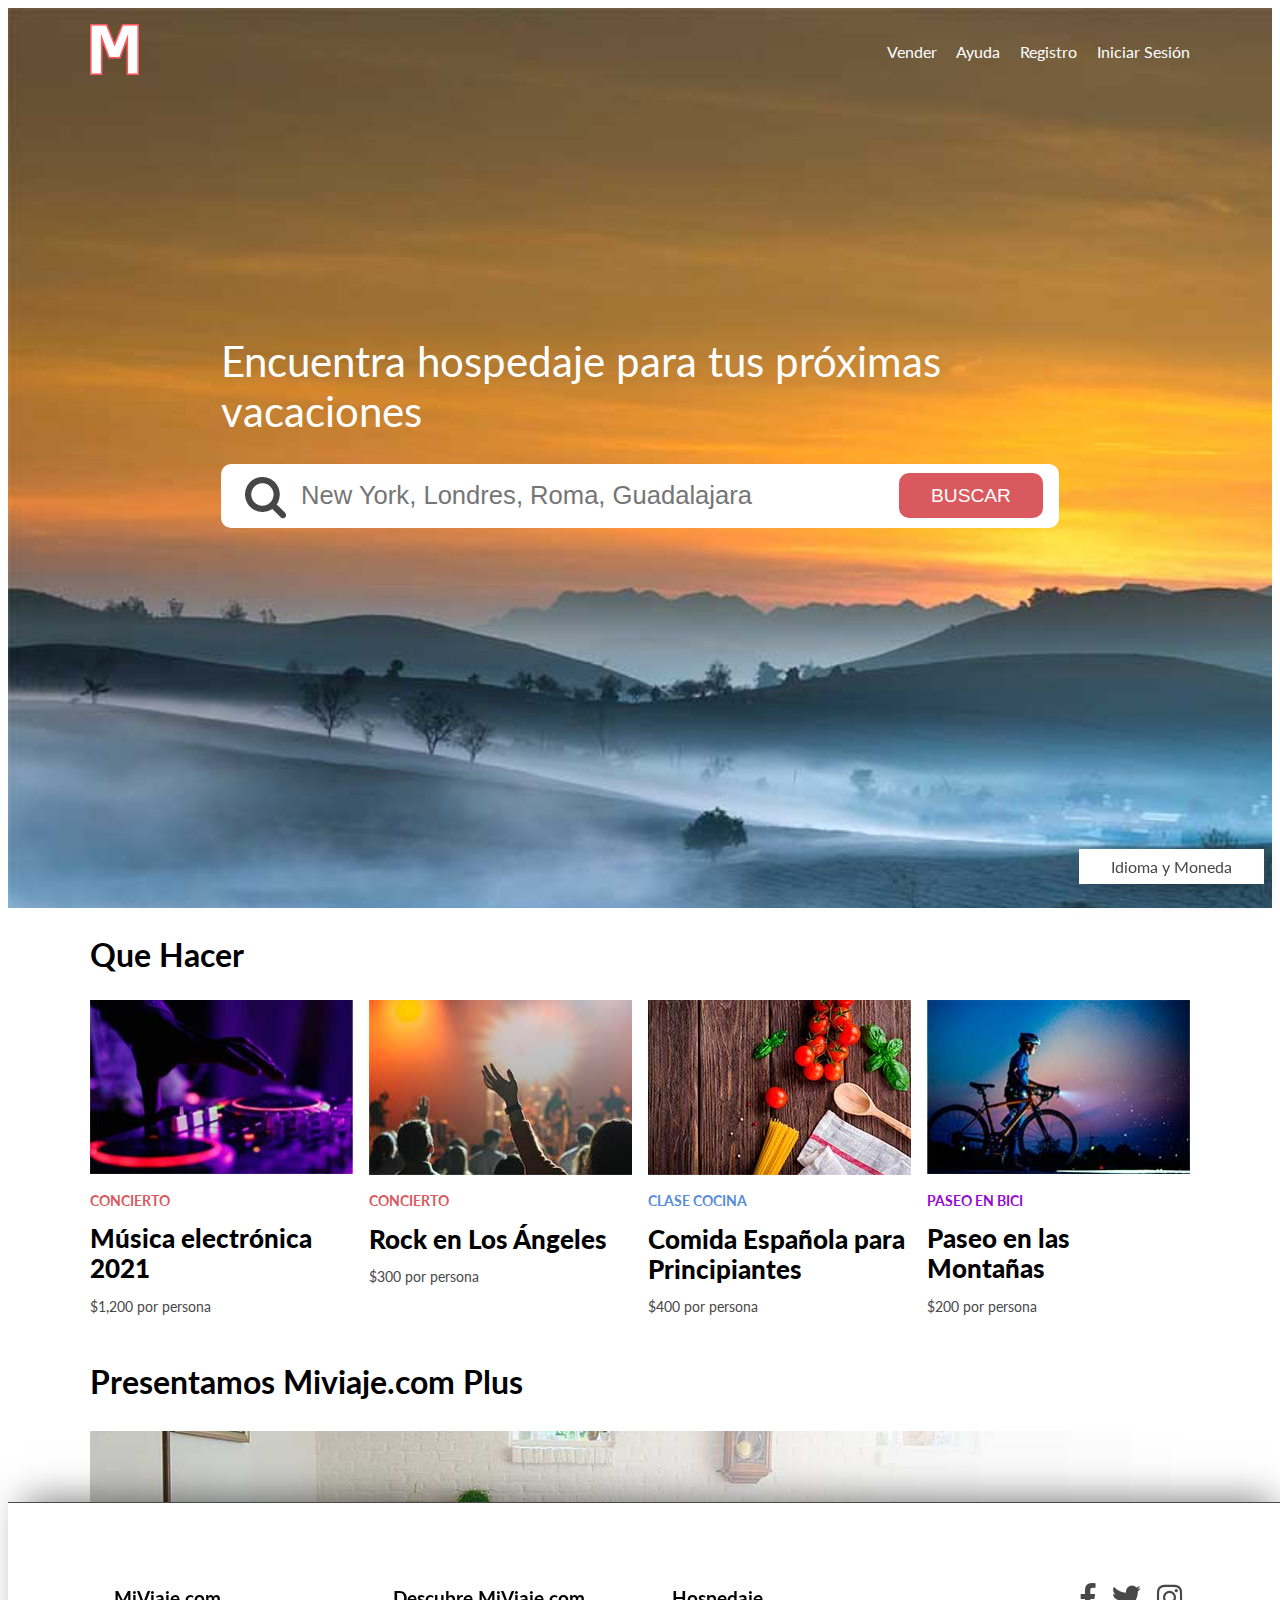
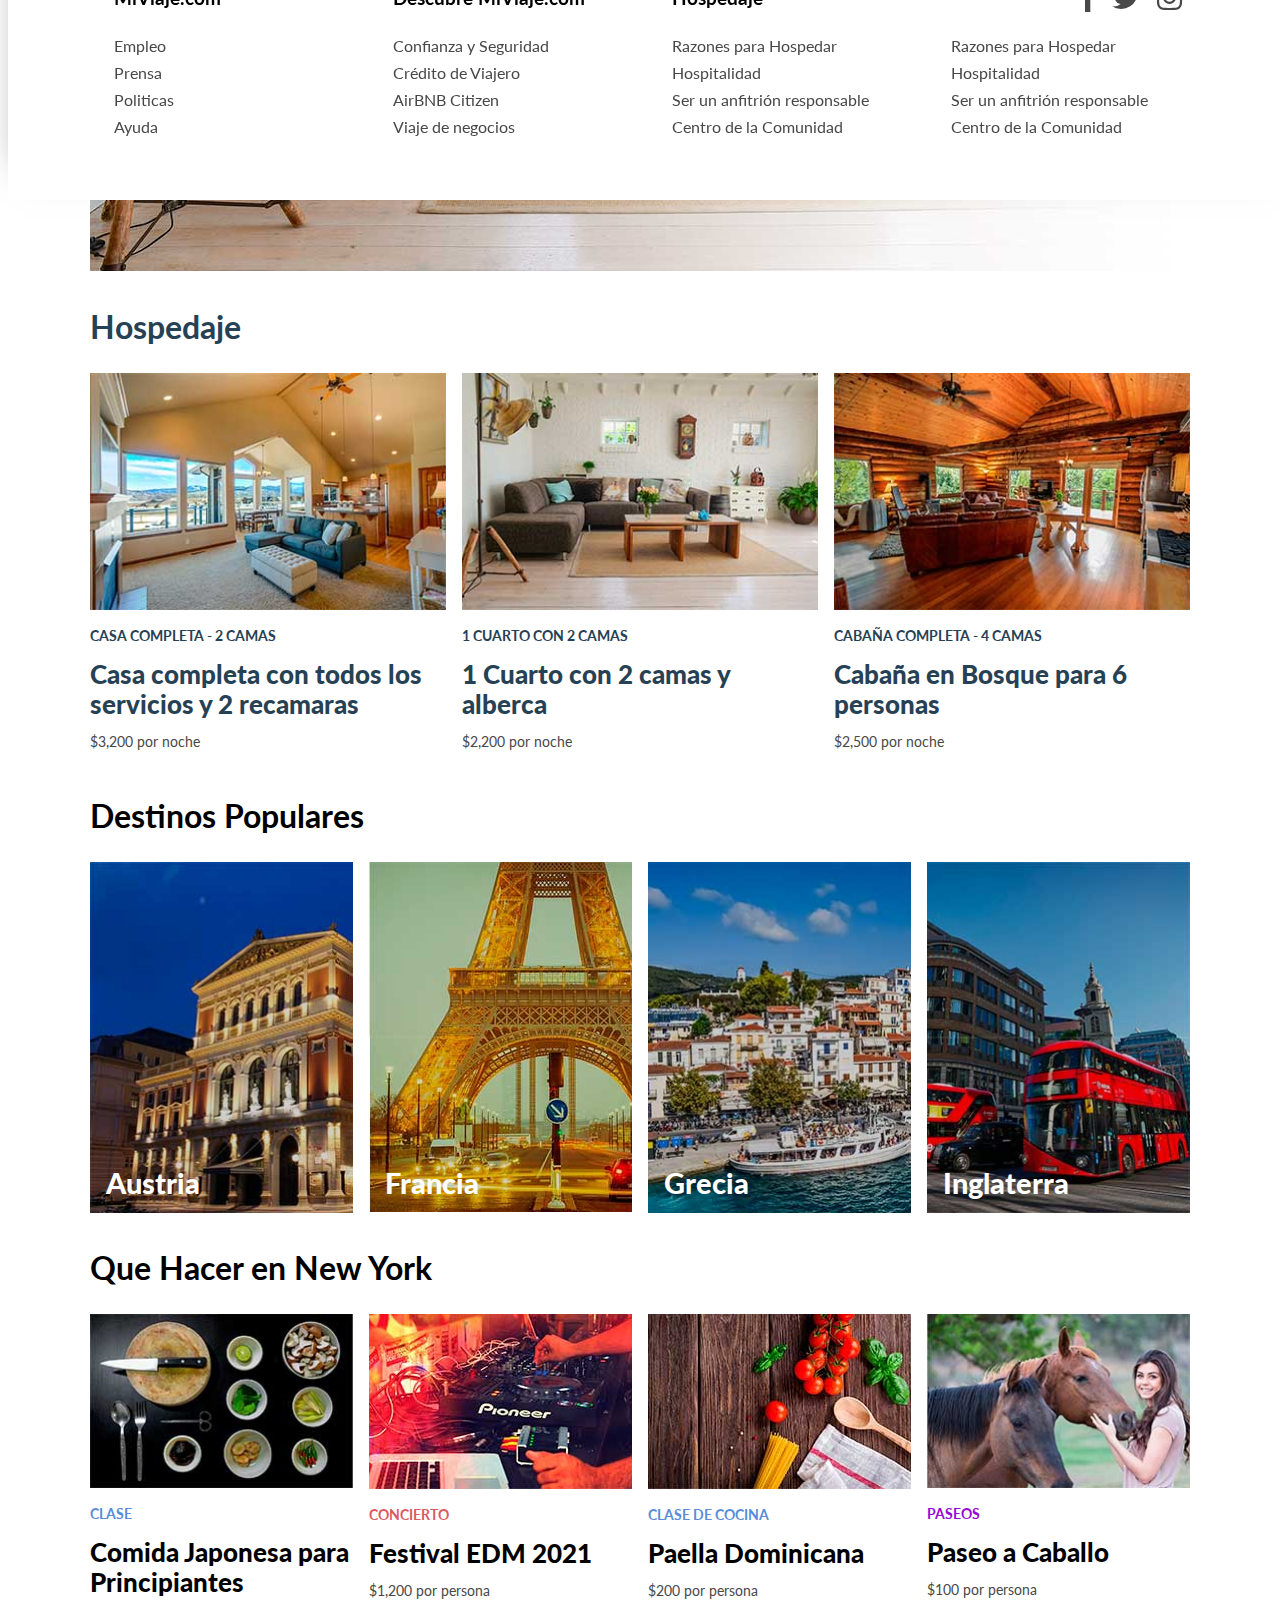
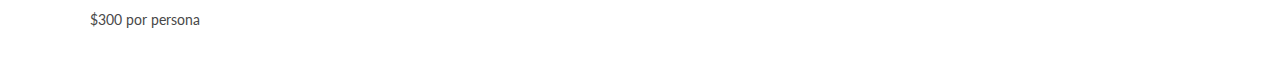
==== 13-DOM/index.html @ e84db0cb "añadiendo carpetas del curso" ====
<!DOCTYPE html>
<html lang="en">
<head>
    <meta charset="UTF-8">
    <meta name="viewport" content="width=device-width, initial-scale=1.0">
    <meta http-equiv="X-UA-Compatible" content="ie=edge">
    <title>MiViaje.com</title>
    <link rel="stylesheet" href="https://necolas.github.io/normalize.css/8.0.0/normalize.css">
    <link href="https://fonts.googleapis.com/css?family=Lato:400,700,900" rel="stylesheet">
    <link rel="stylesheet" href="css/fontawesome-all.min.css">
    <link rel="stylesheet" href="css/styles.css">
</head>
<body>

    <div class="hero">
        <header class="header contenedor">
            <div class="logo">
                <img src="img/logo.png">
            </div>
            <nav class="navegacion">
                <a href="#">Vender</a>
                <a href="#">Ayuda</a>
                <a href="#">Registro</a>
                <a href="#">Iniciar Sesión</a>
            </nav>
        </header>

        <div class="contenido-hero contenedor">
            <h1>Encuentra <span> hospedaje  </span>para tus próximas vacaciones</h1>

            <form action="/buscador" method="POST" class="formulario formulario-buscar" id="formulario" >
                <input type="text" name="busqueda" class="busqueda" placeholder="New York, Londres, Roma, Guadalajara">
                <input type="submit" value="Buscar" id="btn-submit">
            </form>
        </div>
    </div> <!--.hero-->

    <main class="contenido contenedor">
        <section class="hacer">
            <h2>Que Hacer</h2>
            <div class="contenedor-cards">
                    <div class="card">
                        <img src="img/hacer1.jpg">
                        <div class="info">
                            <p class="categoria concierto">concierto</p>
                            <p class="titulo">Música electrónica 2021</p>
                            <p class="precio">$1,200 por persona</p>
                        </div>
                    </div> <!--.card-->
                    <div class="card">
                        <img src="img/hacer2.jpg">
                        <div class="info">
                            <p class="categoria concierto">concierto</p>
                            <p class="titulo">Rock en Los Ángeles</p>
                            <p class="precio">$300 por persona</p>
                        </div>
                    </div> <!--.card-->
                    <div class="card">
                        <img src="img/hacer3.jpg">
                        <div class="info">
                            <p class="categoria clase">Clase Cocina</p>
                            <p class="titulo">Comida Española para Principiantes</p>
                            <p class="precio">$400 por persona</p>
                        </div>
                    </div> <!--.card-->
                    <div class="card">
                        <img src="img/hacer4.jpg">
                        <div class="info">
                            <p class="categoria paseo">Paseo en Bici</p>
                            <p class="titulo">Paseo en las Montañas</p>
                            <p class="precio">$200 por persona</p>
                        </div>
                    </div> <!--.card-->
            </div> <!--.columnas4 cuadros-->
        </section>


        <section class="hacer">
            <h2 class="mi-viaje-plus">Presentamos Miviaje.com Plus</h2>
            <div class="contenedor-cards premium">
                <div class="info">
                    <h3>Una nueva sección de alojamientos de lujo</h3>
                    <a href="#" class="boton btn-mi-viaje">Explorar alojamientos </a>
                </div>
            </div> <!--.columnas4 cuadros-->
        </section>

        <section class="hospedaje">
            <h2>Hospedaje</h2>
            <div class="contenedor-cards">
                    <div class="card">
                        <img src="img/hospedaje1.jpg">
                        <div class="info">
                            <p class="categoria hospedaje">Casa completa - 2 camas</p>
                            <p class="titulo">Casa completa con todos los servicios y 2 recamaras</p>
                            <p class="precio">$3,200 por noche</p>
                        </div>
                    </div> <!--.card-->
                    <div class="card">
                        <img src="img/hospedaje2.jpg">
                        <div class="info">
                            <p class="categoria hospedaje">1 Cuarto con 2 camas</p>
                            <p class="titulo">1 Cuarto con 2 camas y alberca </p>
                            <p class="precio">$2,200 por noche</p>
                        </div>
                    </div> <!--.card-->
                    <div class="card">
                        <img src="img/hospedaje3.jpg">
                        <div class="info">
                            <p class="categoria hospedaje">Cabaña completa - 4 Camas</p>
                            <p class="titulo">Cabaña en Bosque para 6 personas</p>
                            <p class="precio">$2,500 por noche</p>
                        </div>
                    </div> <!--.card-->
            </div> <!--.columnas4 cuadros-->
        </section>

        <section class="destinos">
            <h2>Destinos Populares</h2>
            <div class="contenedor-cards">
                    <div class="card">
                        <img src="img/populares1.jpg">
                        <div class="info">
                            <p class="titulo">Austria</p>
                        </div>
                    </div> <!--.card-->
                    <div class="card">
                        <img src="img/populares2.jpg">
                        <div class="info">
                            <p class="titulo">Francia</p>
                        </div>
                    </div> <!--.card-->
                    <div class="card">
                        <img src="img/populares3.jpg">
                        <div class="info">
                            <p class="titulo">Grecia</p>
                        </div>
                    </div> <!--.card-->
                    <div class="card">
                        <img src="img/populares4.jpg">
                        <div class="info">
                            <p class="titulo">Inglaterra</p>
                        </div>
                    </div> <!--.card-->
            </div> <!--.columnas4 cuadros-->
        </section>

        <section class="hacer">
                <h2>Que Hacer en New York</h2>
                <div class="contenedor-cards">
                        <div class="card">
                            <img src="img/newyork1.jpg">
                            <div class="info">
                                <p class="categoria clase">Clase</p>
                                <p class="titulo">Comida Japonesa para Principiantes</p>
                                <p class="precio">$300 por persona</p>
                            </div>
                        </div> <!--.card-->
                        <div class="card">
                            <img src="img/newyork2.jpg">
                            <div class="info">
                                <p class="categoria concierto">concierto</p>
                                <p class="titulo">Festival EDM 2021</p>
                                <p class="precio">$1,200 por persona</p>
                            </div>
                        </div> <!--.card-->
                        <div class="card">
                            <img src="img/newyork3.jpg">
                            <div class="info">
                                <p class="categoria clase">Clase de Cocina</p>
                                <p class="titulo">Paella Dominicana</p>
                                <p class="precio">$200 por persona</p>
                            </div>
                        </div> <!--.card-->
                        <div class="card">
                            <img src="img/newyork4.jpg">
                            <div class="info">
                                <p class="categoria paseo">Paseos</p>
                                <p class="titulo">Paseo a Caballo</p>
                                <p class="precio">$100 por persona</p>
                            </div>
                        </div> <!--.card-->
                </div> <!--.columnas4 cuadros-->
            </section>

    </main>
    
   

    <footer id="footer" class="footer">
        <div class="contenedor">
                <div class="nav-footer">
                    <h3 class="titulo-footer">MiViaje.com</h3>
                    <nav class="menu">
                        <a href="#">Empleo</a>
                        <a href="#">Prensa</a>
                        <a href="#">Politicas</a>
                        <a href="#">Ayuda</a>
                    </nav>
                </div>

                <div class="nav-footer">
                    <h3 class="titulo-footer">Descubre MiViaje.com</h3>
                    <nav class="menu">
                        <a href="#">Confianza y Seguridad</a>
                        <a href="#">Crédito de Viajero</a>
                        <a href="#">AirBNB Citizen</a>
                        <a href="#">Viaje de negocios</a>
                    </nav>
                </div>

                <div class="nav-footer">
                    <h3 class="titulo-footer">Hospedaje</h3>
                    <nav class="menu">
                        <a href="#">Razones para Hospedar</a>
                        <a href="#">Hospitalidad</a>
                        <a href="#">Ser un anfitrión responsable</a>
                        <a href="#">Centro de la Comunidad</a>
                    </nav>
                </div>

                <div class="nav-footer">
                    <nav class="sociales">
                        <ul>
                            <li><a href="http://facebook.com" target="_blank"><span>Facebook</span></a></li>
                            <li><a href="http://twitter.com" target="_blank"><span>Twitter</span></a></li>
                            <li><a href="http://instagram.com" target="_blank"><span>Instagram</span></a></li>
                        </ul>
                    </nav>
                    <nav class="menu">
                        <a href="#">Razones para Hospedar</a>
                        <a href="#">Hospitalidad</a>
                        <a href="#">Ser un anfitrión responsable</a>
                        <a href="#">Centro de la Comunidad</a>
                    </nav>
                </div>
        </div>
    </footer>
    <a href="#footer" class="btn-flotante">Idioma y Moneda</a>

    <script src="js/01-scripts.js"></script>
    <script src="js/02-scripts.js"></script>
    <script src="js/03-scripts.js"></script>
    <script src="js/04-scripts.js"></script>
    <script src="js/05-scripts.js"></script>
    <script src="js/06-scripts.js"></script>
    <script src="js/07-scripts.js"></script>
    <script src="js/08-scripts.js"></script>
    <script src="js/09-scripts.js"></script>
    <script src="js/10-scripts.js"></script>
    <script src="js/11-scripts.js"></script>
</body>
</html>
---- 13-DOM/css/styles.css ----
:root {
    --fuente-principal:  'Lato', sans-serif; 
    --primario: #da595e;
    --obscuro: #484848;
    --claro: #ffffff;
}

html {
    box-sizing: border-box;
}
body {
    font-family: var(--fuente-principal);
}

h1 {
    font-weight: 400;
    font-size: 2rem;
}
@media (min-width:768px) {
    h1 {
        font-size: 2.6rem;
    }
}


h2 {
    font-size: 2rem;
}
h3 {
    font-size: 1.8rem;
}
img {
    max-width: 100%;
}

/** Colores **/
.hospedaje {
    color: #274154;
}

.concierto {
    color: #da595e;
}
.clase {
    color: #598dda;
}
.paseo {
    color: #940ad4;
}

/* Interfaz **/

.btn-flotante {
    position: fixed;
    bottom: 1rem;
    right: 1rem;
    padding: .5rem 2rem;
    background-color: var(--claro);
    -webkit-box-shadow: 0px 6px 32px -10px rgba(0,0,0,0.75);
    -moz-box-shadow: 0px 6px 32px -10px rgba(0,0,0,0.75);
    box-shadow: 0px 6px 32px -10px rgba(0,0,0,0.75);
    color: var(--obscuro);
    text-decoration: none;
}
.btn-flotante.activo {
    background-color: var(--primario);
    color: var(--claro);
}

/** Header */
.hero {
    height: 100vh;
    background-image: url(../img/arriba.jpg);
    display: grid;
    grid-template-rows: 1fr 2fr;
    background-position: 0 0;
    background-size: 150% 150%;
    transition: background-position .3s ease;
}
.header {
    align-self: start;
    width: 100%;
    padding-top: 1rem;
    display: flex;
    justify-content: space-between;
    align-items: center;
}
.navegacion a{
    color: var(--claro);
    text-decoration: none;
    margin-right: 1rem;
}
.navegacion a:last-of-type {
    margin-right: 0;
}

.contenedor {
    max-width: 1100px;
    margin: 0 auto;
}

.contenido-hero {
    display: grid;
    grid-template-columns: 5% auto 5%;
    grid-template-rows: max-content auto;
}
.contenido-hero h1{
    grid-column: 2 / 3;
    color: white;
    grid-row: 1 / 2;
}

.contenido-hero form {
    grid-column: 2 / 3;
    grid-row: 2 / 3;
    position: relative;
    display: flex;
    height: 4rem;
}
.contenido-hero form input[type="text"] {
    flex:1;
    border-radius: 10px;
    border:none;
    background-image: url(../img/lupa.png);
    background-repeat: no-repeat;
    background-position:  calc(1% + 1rem) calc(1% + .8rem);
    padding-left: 5rem;
    font-size: 1.6rem;
}
.contenido-hero form input[type="submit"] {
    position: absolute;
    right: 1rem;
    top: .6rem;
    background-color: var(--primario);
    border:none;
    padding: .7rem 2rem;
    font-size: 1.2rem;
    color: var(--claro);
    text-transform: uppercase;
    border-radius: 10px;
}
.contenido-hero form input[type="submit"]:hover {
    cursor: pointer;
}

/** Contenido Principal**/

main > section {
    margin-bottom: 2rem;
}

.contenedor-cards {
    display: grid;
    grid-gap: 1rem;
    grid-template-columns: repeat(auto-fit, minmax(250px, 1fr) );
}

.card img {
    width: 100%;
}


.info .categoria {
    text-transform: uppercase;
    font-size: .9rem;
    font-weight: 700;
}
.info .titulo {
    font-size: 1.6rem;
    font-weight: 900;
    margin: 0;
}
.info .precio {
    color: var(--obscuro);
    font-size: .9rem;
}
/** Premium **/
.premium {
    background-image: url(../img/hospedaje-pro.jpg);
    background-position: center right;
    background-repeat: no-repeat;
    height: 28rem;
    grid-template-columns: unset;
}
@media (min-width:768px) {
    .premium {
        grid-template-columns: auto 30%;
    }
}

.premium .info {
    grid-column: 1 / 2;
    display: flex;
    flex-direction: column;
    justify-content: center;
    padding: 1rem;
}
.premium .info h2 {
    margin-bottom: 2rem;
    text-align: center;
}
@media (min-width:768px) { 
    .premium .info {
        grid-column: 2 / 3;
    }    
    .premium .info h2 {
        text-align: right;
    }
}

.boton {
    background-color: var(--claro);
    display: block;
    text-align: center;
    padding: 1rem;
    border-radius: 10px;
    color: var(--obscuro);
    font-size: 1.2rem;
    text-decoration: none;
    font-weight: 400;
    -webkit-box-shadow: 0px 14px 43px -21px rgba(0,0,0,1);
    -moz-box-shadow: 0px 14px 43px -21px rgba(0,0,0,1);
    box-shadow: 0px 14px 43px -21px rgba(0,0,0,1);
    transition: all .3s ease-in-out;
}
.boton:hover {
    background-color: var(--primario);
    color: var(--claro);
}


/** Populares **/
.destinos .contenedor-cards {
    grid-template-columns: repeat(auto-fit, minmax(200px, 1fr) );
}
.destinos .card {
    position: relative;
}
.destinos .info {
    position: absolute;
    bottom: 1rem;
    left: 1rem;
    color: var(--claro);
}
.destinos .info .titulo {
    font-size: 1.8rem;
}
/** Footer */
.footer {
    background-color: var(--claro);
    border-top: 1px solid var(--obscuro);
    padding-top: 3rem;
    position: fixed;
    bottom:-100%;
    transition: all 0.25s ease-in;
    width: 100%;
    -webkit-box-shadow: 0px -18px 36px -16px rgba(0,0,0,0.52);
    -moz-box-shadow: 0px -18px 36px -16px rgba(0,0,0,0.52);
    box-shadow: 0px -18px 36px -16px rgba(0,0,0,0.52);
    padding: 3rem 0;
}
.footer.activo {
    bottom: 0;
}
.footer .contenedor {
    display: grid;
    grid-template-columns: repeat(auto-fit, minmax(200px, 1fr) );
    grid-gap: 1rem;
}
.footer .nav-footer {
    padding: 1rem;
}
.footer .nav-footer h3 {
    font-size: 1.2rem;
}
.footer .menu a{
    color: var(--obscuro);
    text-decoration: none;
    display: block;
    padding-top: .5rem;
}



/** Redes Socialaes**/

.sociales ul {
    display: flex;
    flex-wrap: wrap;
    justify-content: flex-start;
    justify-content: flex-end;
    /* justify-content: center;
    justify-content: space-around; */
    /* justify-content: space-between; */
    flex:1 0 auto;
    list-style: none;
}
.sociales ul li {
    margin-right: 1rem;
}
.sociales ul li:last-of-type {
    margin-right: 0;
}
.sociales ul li a {
    text-decoration: none;
}
.sociales ul li a:before {
    font-family: "Font Awesome 5 Brands";
    color: var(--obscuro);
    font-size: 1.8rem;
}
.sociales ul li a[href*='facebook.com']::before {
    content: "\f39e";
}

.sociales ul li a[href*='twitter.com']::before {
    content: "\f099";
}
.sociales ul li a[href*='youtube.com']::before {
    content: "\f431";
}
.sociales ul li a[href*='instagram.com']::before {
    content: "\f16d";
}
.sociales ul li a[href*='pinterest.com']::before {
    content: "\f231 ";
}
.sociales ul li span{
    display: none;
}
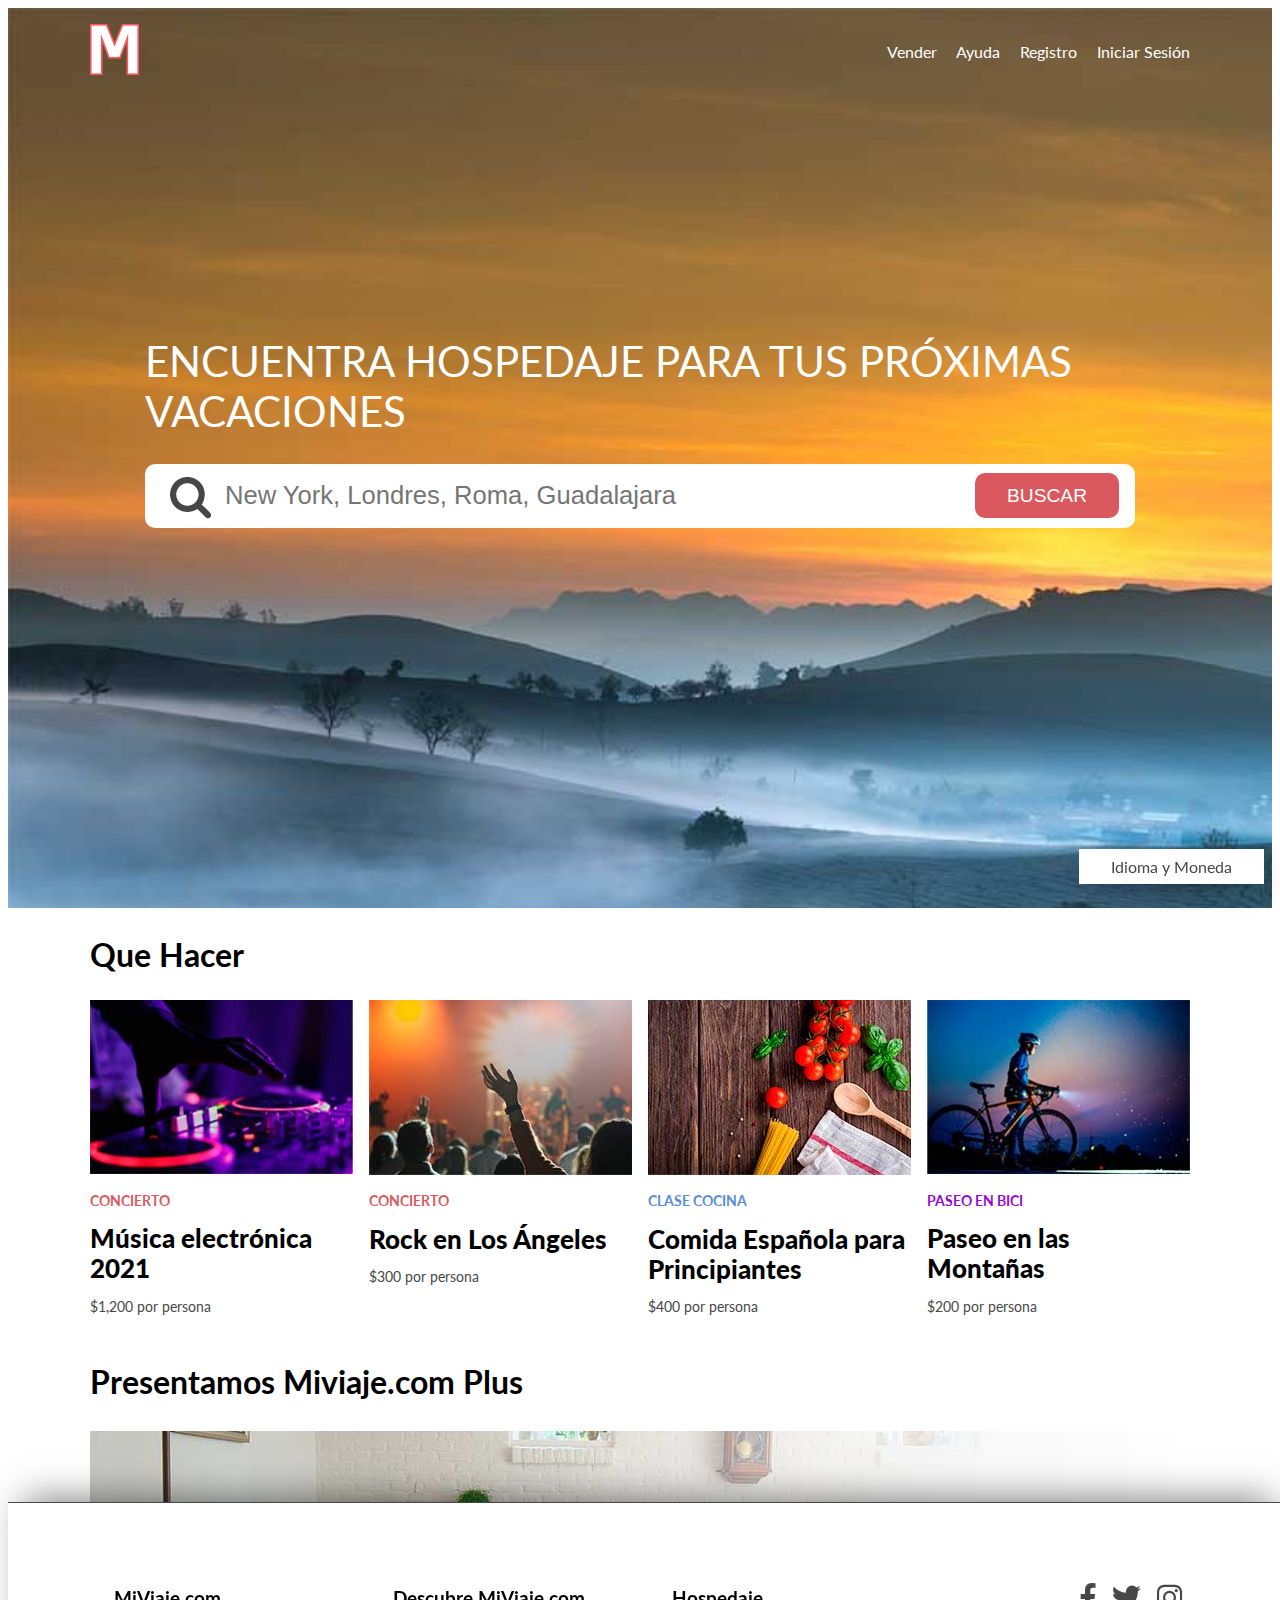
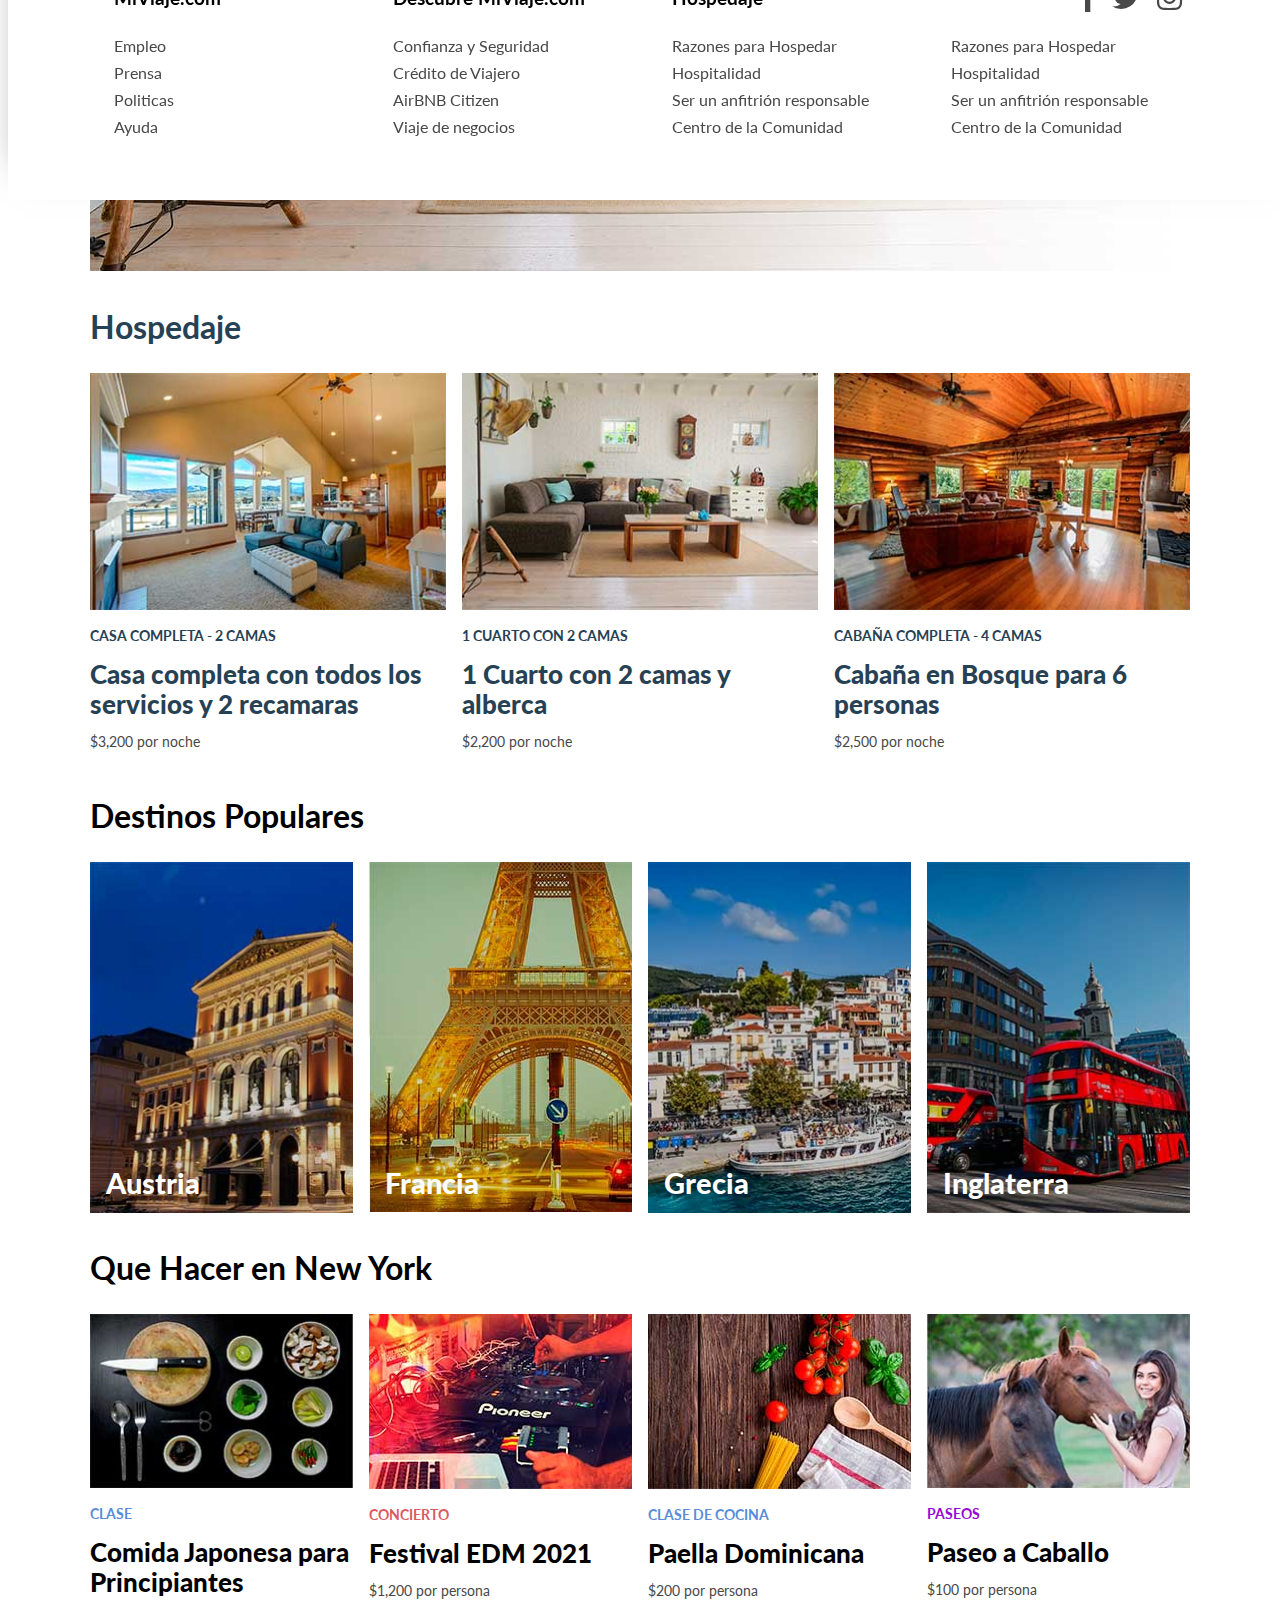
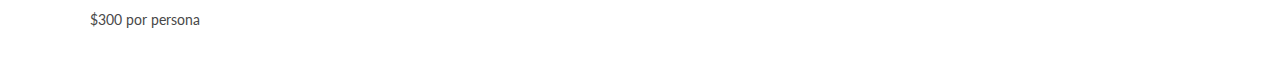
==== commit 79d84d48: "ejercicios dom" ====
--- a/13-DOM/index.html
+++ b/13-DOM/index.html
@@ -1,5 +1,6 @@
 <!DOCTYPE html>
 <html lang="en">
+
 <head>
     <meta charset="UTF-8">
     <meta name="viewport" content="width=device-width, initial-scale=1.0">
@@ -10,6 +11,7 @@
     <link rel="stylesheet" href="css/fontawesome-all.min.css">
     <link rel="stylesheet" href="css/styles.css">
 </head>
+
 <body>
 
     <div class="hero">
@@ -26,9 +28,9 @@
         </header>
 
         <div class="contenido-hero contenedor">
-            <h1>Encuentra <span> hospedaje  </span>para tus próximas vacaciones</h1>
-
-            <form action="/buscador" method="POST" class="formulario formulario-buscar" id="formulario" >
+            <h1>Encuentra <span> hospedaje </span>para tus próximas vacaciones</h1>
+
+            <form action="/buscador" method="POST" class="formulario formulario-buscar" id="formulario">
                 <input type="text" name="busqueda" class="busqueda" placeholder="New York, Londres, Roma, Guadalajara">
                 <input type="submit" value="Buscar" id="btn-submit">
             </form>
@@ -39,38 +41,38 @@
         <section class="hacer">
             <h2>Que Hacer</h2>
             <div class="contenedor-cards">
-                    <div class="card">
-                        <img src="img/hacer1.jpg">
-                        <div class="info">
-                            <p class="categoria concierto">concierto</p>
-                            <p class="titulo">Música electrónica 2021</p>
-                            <p class="precio">$1,200 por persona</p>
-                        </div>
-                    </div> <!--.card-->
-                    <div class="card">
-                        <img src="img/hacer2.jpg">
-                        <div class="info">
-                            <p class="categoria concierto">concierto</p>
-                            <p class="titulo">Rock en Los Ángeles</p>
-                            <p class="precio">$300 por persona</p>
-                        </div>
-                    </div> <!--.card-->
-                    <div class="card">
-                        <img src="img/hacer3.jpg">
-                        <div class="info">
-                            <p class="categoria clase">Clase Cocina</p>
-                            <p class="titulo">Comida Española para Principiantes</p>
-                            <p class="precio">$400 por persona</p>
-                        </div>
-                    </div> <!--.card-->
-                    <div class="card">
-                        <img src="img/hacer4.jpg">
-                        <div class="info">
-                            <p class="categoria paseo">Paseo en Bici</p>
-                            <p class="titulo">Paseo en las Montañas</p>
-                            <p class="precio">$200 por persona</p>
-                        </div>
-                    </div> <!--.card-->
+                <div class="card">
+                    <img src="img/hacer1.jpg">
+                    <div class="info">
+                        <p class="categoria concierto">concierto</p>
+                        <p class="titulo">Música electrónica 2021</p>
+                        <p class="precio">$1,200 por persona</p>
+                    </div>
+                </div> <!--.card-->
+                <div class="card">
+                    <img src="img/hacer2.jpg">
+                    <div class="info">
+                        <p class="categoria concierto">concierto</p>
+                        <p class="titulo">Rock en Los Ángeles</p>
+                        <p class="precio">$300 por persona</p>
+                    </div>
+                </div> <!--.card-->
+                <div class="card">
+                    <img src="img/hacer3.jpg">
+                    <div class="info">
+                        <p class="categoria clase">Clase Cocina</p>
+                        <p class="titulo">Comida Española para Principiantes</p>
+                        <p class="precio">$400 por persona</p>
+                    </div>
+                </div> <!--.card-->
+                <div class="card">
+                    <img src="img/hacer4.jpg">
+                    <div class="info">
+                        <p class="categoria paseo">Paseo en Bici</p>
+                        <p class="titulo">Paseo en las Montañas</p>
+                        <p class="precio">$200 por persona</p>
+                    </div>
+                </div> <!--.card-->
             </div> <!--.columnas4 cuadros-->
         </section>
 
@@ -88,166 +90,167 @@
         <section class="hospedaje">
             <h2>Hospedaje</h2>
             <div class="contenedor-cards">
-                    <div class="card">
-                        <img src="img/hospedaje1.jpg">
-                        <div class="info">
-                            <p class="categoria hospedaje">Casa completa - 2 camas</p>
-                            <p class="titulo">Casa completa con todos los servicios y 2 recamaras</p>
-                            <p class="precio">$3,200 por noche</p>
-                        </div>
-                    </div> <!--.card-->
-                    <div class="card">
-                        <img src="img/hospedaje2.jpg">
-                        <div class="info">
-                            <p class="categoria hospedaje">1 Cuarto con 2 camas</p>
-                            <p class="titulo">1 Cuarto con 2 camas y alberca </p>
-                            <p class="precio">$2,200 por noche</p>
-                        </div>
-                    </div> <!--.card-->
-                    <div class="card">
-                        <img src="img/hospedaje3.jpg">
-                        <div class="info">
-                            <p class="categoria hospedaje">Cabaña completa - 4 Camas</p>
-                            <p class="titulo">Cabaña en Bosque para 6 personas</p>
-                            <p class="precio">$2,500 por noche</p>
-                        </div>
-                    </div> <!--.card-->
+                <div class="card">
+                    <img src="img/hospedaje1.jpg">
+                    <div class="info">
+                        <p class="categoria hospedaje">Casa completa - 2 camas</p>
+                        <p class="titulo">Casa completa con todos los servicios y 2 recamaras</p>
+                        <p class="precio">$3,200 por noche</p>
+                    </div>
+                </div> <!--.card-->
+                <div class="card">
+                    <img src="img/hospedaje2.jpg">
+                    <div class="info">
+                        <p class="categoria hospedaje">1 Cuarto con 2 camas</p>
+                        <p class="titulo">1 Cuarto con 2 camas y alberca </p>
+                        <p class="precio">$2,200 por noche</p>
+                    </div>
+                </div> <!--.card-->
+                <div class="card">
+                    <img src="img/hospedaje3.jpg">
+                    <div class="info">
+                        <p class="categoria hospedaje">Cabaña completa - 4 Camas</p>
+                        <p class="titulo">Cabaña en Bosque para 6 personas</p>
+                        <p class="precio">$2,500 por noche</p>
+                    </div>
+                </div> <!--.card-->
             </div> <!--.columnas4 cuadros-->
         </section>
 
         <section class="destinos">
             <h2>Destinos Populares</h2>
             <div class="contenedor-cards">
-                    <div class="card">
-                        <img src="img/populares1.jpg">
-                        <div class="info">
-                            <p class="titulo">Austria</p>
-                        </div>
-                    </div> <!--.card-->
-                    <div class="card">
-                        <img src="img/populares2.jpg">
-                        <div class="info">
-                            <p class="titulo">Francia</p>
-                        </div>
-                    </div> <!--.card-->
-                    <div class="card">
-                        <img src="img/populares3.jpg">
-                        <div class="info">
-                            <p class="titulo">Grecia</p>
-                        </div>
-                    </div> <!--.card-->
-                    <div class="card">
-                        <img src="img/populares4.jpg">
-                        <div class="info">
-                            <p class="titulo">Inglaterra</p>
-                        </div>
-                    </div> <!--.card-->
+                <div class="card">
+                    <img src="img/populares1.jpg">
+                    <div class="info">
+                        <p class="titulo">Austria</p>
+                    </div>
+                </div> <!--.card-->
+                <div class="card">
+                    <img src="img/populares2.jpg">
+                    <div class="info">
+                        <p class="titulo">Francia</p>
+                    </div>
+                </div> <!--.card-->
+                <div class="card">
+                    <img src="img/populares3.jpg">
+                    <div class="info">
+                        <p class="titulo">Grecia</p>
+                    </div>
+                </div> <!--.card-->
+                <div class="card">
+                    <img src="img/populares4.jpg">
+                    <div class="info">
+                        <p class="titulo">Inglaterra</p>
+                    </div>
+                </div> <!--.card-->
             </div> <!--.columnas4 cuadros-->
         </section>
 
         <section class="hacer">
-                <h2>Que Hacer en New York</h2>
-                <div class="contenedor-cards">
-                        <div class="card">
-                            <img src="img/newyork1.jpg">
-                            <div class="info">
-                                <p class="categoria clase">Clase</p>
-                                <p class="titulo">Comida Japonesa para Principiantes</p>
-                                <p class="precio">$300 por persona</p>
-                            </div>
-                        </div> <!--.card-->
-                        <div class="card">
-                            <img src="img/newyork2.jpg">
-                            <div class="info">
-                                <p class="categoria concierto">concierto</p>
-                                <p class="titulo">Festival EDM 2021</p>
-                                <p class="precio">$1,200 por persona</p>
-                            </div>
-                        </div> <!--.card-->
-                        <div class="card">
-                            <img src="img/newyork3.jpg">
-                            <div class="info">
-                                <p class="categoria clase">Clase de Cocina</p>
-                                <p class="titulo">Paella Dominicana</p>
-                                <p class="precio">$200 por persona</p>
-                            </div>
-                        </div> <!--.card-->
-                        <div class="card">
-                            <img src="img/newyork4.jpg">
-                            <div class="info">
-                                <p class="categoria paseo">Paseos</p>
-                                <p class="titulo">Paseo a Caballo</p>
-                                <p class="precio">$100 por persona</p>
-                            </div>
-                        </div> <!--.card-->
-                </div> <!--.columnas4 cuadros-->
-            </section>
+            <h2>Que Hacer en New York</h2>
+            <div class="contenedor-cards">
+                <div class="card">
+                    <img src="img/newyork1.jpg">
+                    <div class="info">
+                        <p class="categoria clase">Clase</p>
+                        <p class="titulo">Comida Japonesa para Principiantes</p>
+                        <p class="precio">$300 por persona</p>
+                    </div>
+                </div> <!--.card-->
+                <div class="card">
+                    <img src="img/newyork2.jpg">
+                    <div class="info">
+                        <p class="categoria concierto">concierto</p>
+                        <p class="titulo">Festival EDM 2021</p>
+                        <p class="precio">$1,200 por persona</p>
+                    </div>
+                </div> <!--.card-->
+                <div class="card">
+                    <img src="img/newyork3.jpg">
+                    <div class="info">
+                        <p class="categoria clase">Clase de Cocina</p>
+                        <p class="titulo">Paella Dominicana</p>
+                        <p class="precio">$200 por persona</p>
+                    </div>
+                </div> <!--.card-->
+                <div class="card">
+                    <img src="img/newyork4.jpg">
+                    <div class="info">
+                        <p class="categoria paseo">Paseos</p>
+                        <p class="titulo">Paseo a Caballo</p>
+                        <p class="precio">$100 por persona</p>
+                    </div>
+                </div> <!--.card-->
+            </div> <!--.columnas4 cuadros-->
+        </section>
 
     </main>
-    
-   
+
+
 
     <footer id="footer" class="footer">
         <div class="contenedor">
-                <div class="nav-footer">
-                    <h3 class="titulo-footer">MiViaje.com</h3>
-                    <nav class="menu">
-                        <a href="#">Empleo</a>
-                        <a href="#">Prensa</a>
-                        <a href="#">Politicas</a>
-                        <a href="#">Ayuda</a>
-                    </nav>
-                </div>
-
-                <div class="nav-footer">
-                    <h3 class="titulo-footer">Descubre MiViaje.com</h3>
-                    <nav class="menu">
-                        <a href="#">Confianza y Seguridad</a>
-                        <a href="#">Crédito de Viajero</a>
-                        <a href="#">AirBNB Citizen</a>
-                        <a href="#">Viaje de negocios</a>
-                    </nav>
-                </div>
-
-                <div class="nav-footer">
-                    <h3 class="titulo-footer">Hospedaje</h3>
-                    <nav class="menu">
-                        <a href="#">Razones para Hospedar</a>
-                        <a href="#">Hospitalidad</a>
-                        <a href="#">Ser un anfitrión responsable</a>
-                        <a href="#">Centro de la Comunidad</a>
-                    </nav>
-                </div>
-
-                <div class="nav-footer">
-                    <nav class="sociales">
-                        <ul>
-                            <li><a href="http://facebook.com" target="_blank"><span>Facebook</span></a></li>
-                            <li><a href="http://twitter.com" target="_blank"><span>Twitter</span></a></li>
-                            <li><a href="http://instagram.com" target="_blank"><span>Instagram</span></a></li>
-                        </ul>
-                    </nav>
-                    <nav class="menu">
-                        <a href="#">Razones para Hospedar</a>
-                        <a href="#">Hospitalidad</a>
-                        <a href="#">Ser un anfitrión responsable</a>
-                        <a href="#">Centro de la Comunidad</a>
-                    </nav>
-                </div>
+            <div class="nav-footer">
+                <h3 class="titulo-footer">MiViaje.com</h3>
+                <nav class="menu">
+                    <a href="#">Empleo</a>
+                    <a href="#">Prensa</a>
+                    <a href="#">Politicas</a>
+                    <a href="#">Ayuda</a>
+                </nav>
+            </div>
+
+            <div class="nav-footer">
+                <h3 class="titulo-footer">Descubre MiViaje.com</h3>
+                <nav class="menu">
+                    <a href="#">Confianza y Seguridad</a>
+                    <a href="#">Crédito de Viajero</a>
+                    <a href="#">AirBNB Citizen</a>
+                    <a href="#">Viaje de negocios</a>
+                </nav>
+            </div>
+
+            <div class="nav-footer">
+                <h3 class="titulo-footer">Hospedaje</h3>
+                <nav class="menu">
+                    <a href="#">Razones para Hospedar</a>
+                    <a href="#">Hospitalidad</a>
+                    <a href="#">Ser un anfitrión responsable</a>
+                    <a href="#">Centro de la Comunidad</a>
+                </nav>
+            </div>
+
+            <div class="nav-footer">
+                <nav class="sociales">
+                    <ul>
+                        <li><a href="http://facebook.com" target="_blank"><span>Facebook</span></a></li>
+                        <li><a href="http://twitter.com" target="_blank"><span>Twitter</span></a></li>
+                        <li><a href="http://instagram.com" target="_blank"><span>Instagram</span></a></li>
+                    </ul>
+                </nav>
+                <nav class="menu">
+                    <a href="#">Razones para Hospedar</a>
+                    <a href="#">Hospitalidad</a>
+                    <a href="#">Ser un anfitrión responsable</a>
+                    <a href="#">Centro de la Comunidad</a>
+                </nav>
+            </div>
         </div>
     </footer>
     <a href="#footer" class="btn-flotante">Idioma y Moneda</a>
 
-    <script src="js/01-scripts.js"></script>
-    <script src="js/02-scripts.js"></script>
-    <script src="js/03-scripts.js"></script>
-    <script src="js/04-scripts.js"></script>
-    <script src="js/05-scripts.js"></script>
-    <script src="js/06-scripts.js"></script>
+    <!-- <script src="js/01-scripts.js"></script> -->
+    <!-- <script src="js/02-scripts.js"></script> -->
+    <!-- <script src="js/03-scripts.js"></script> -->
+    <!-- <script src="js/04-scripts.js"></script> -->
+    <!-- <script src="js/05-scripts.js"></script> -->
+    <!-- <script src="js/06-scripts.js"></script> -->
     <script src="js/07-scripts.js"></script>
     <script src="js/08-scripts.js"></script>
     <script src="js/09-scripts.js"></script>
     <script src="js/10-scripts.js"></script>
     <script src="js/11-scripts.js"></script>
 </body>
+
 </html>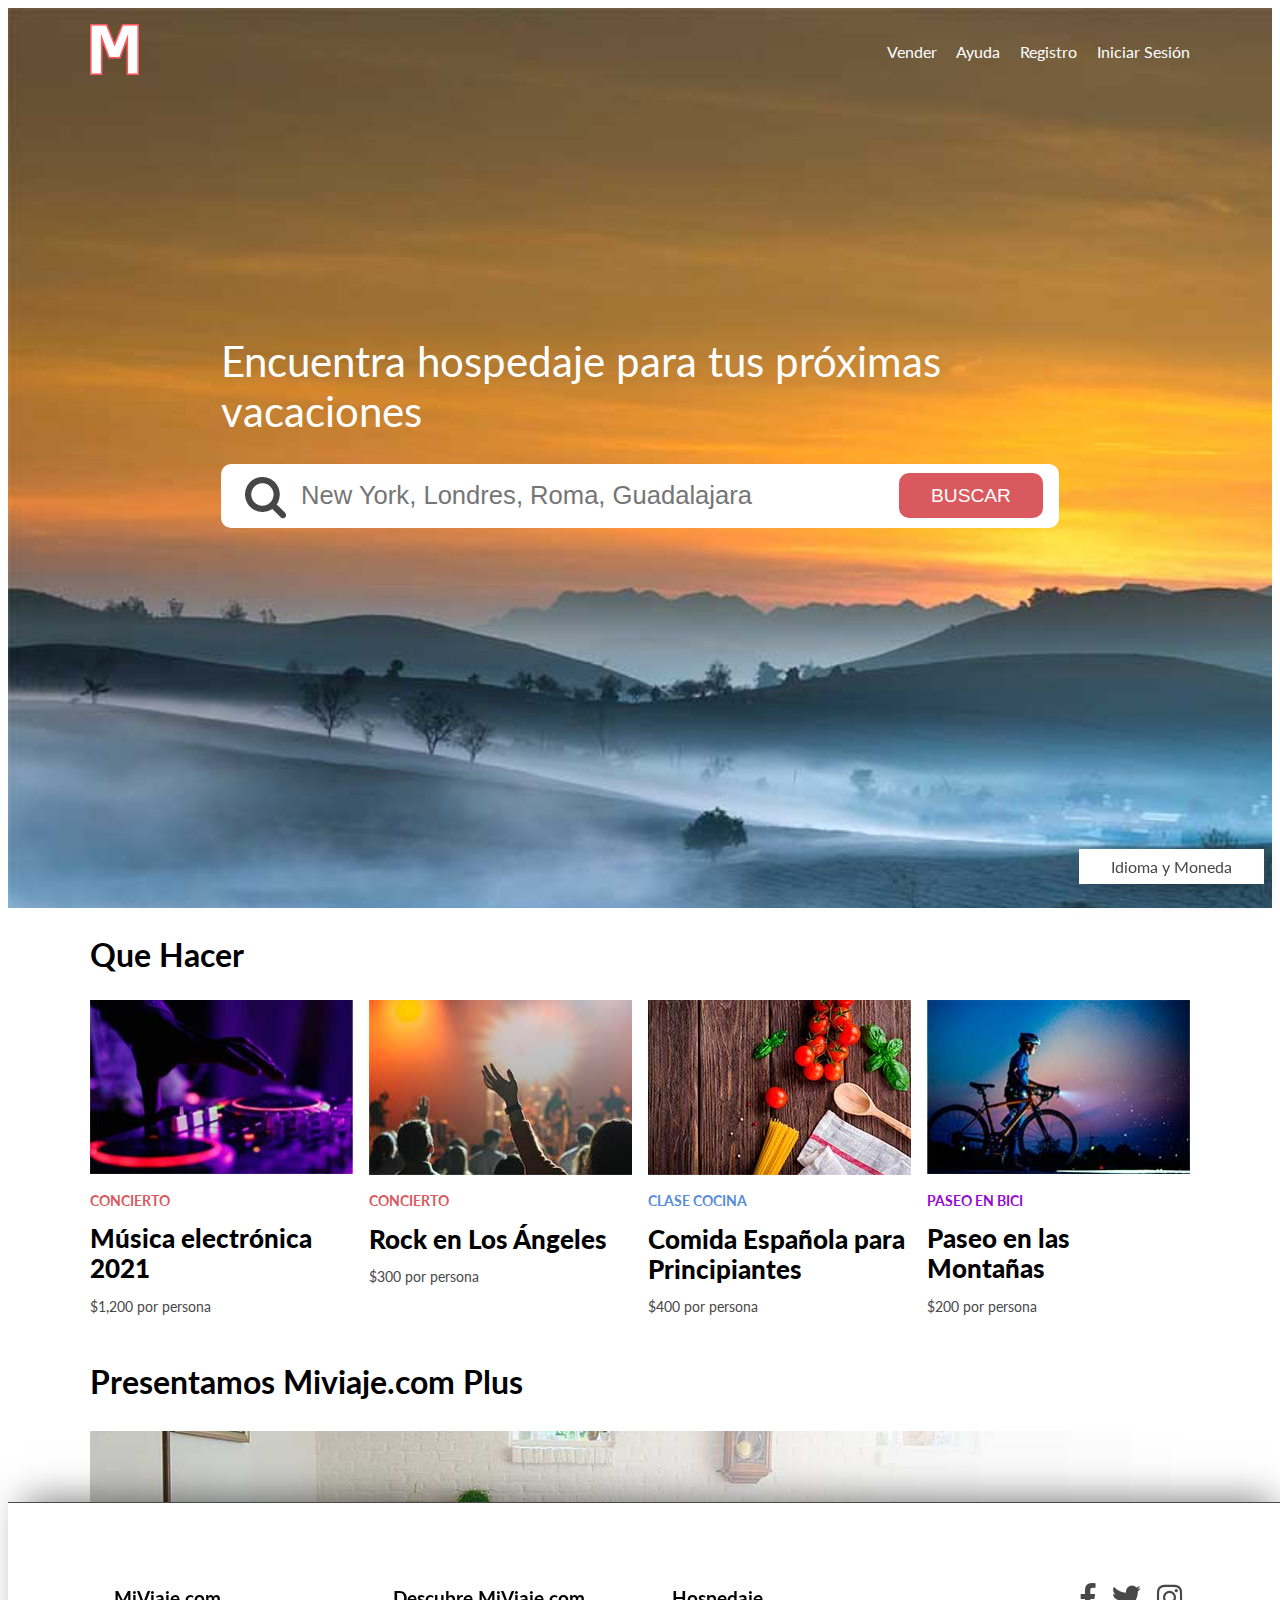
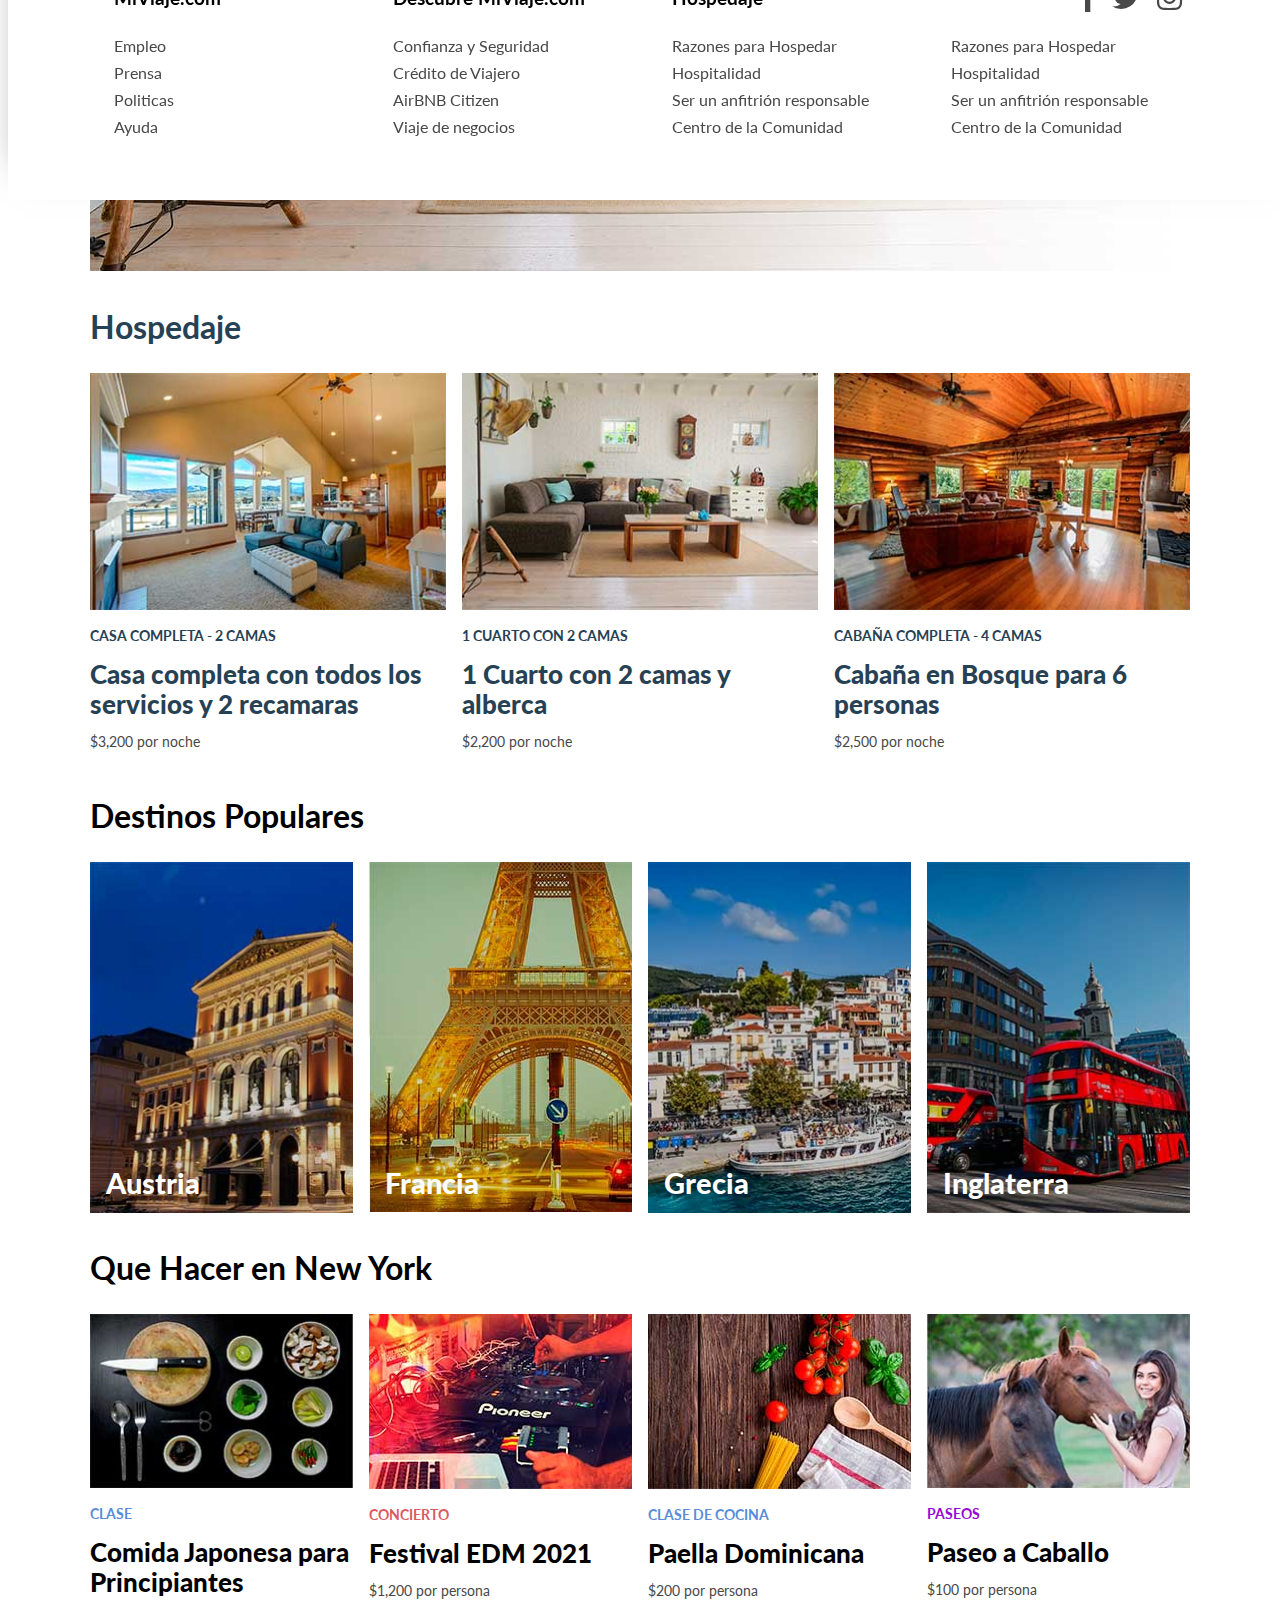
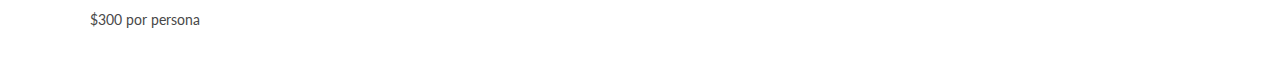
==== commit 2acce5e5: "comenta el ejercicio 7" ====
--- a/13-DOM/index.html
+++ b/13-DOM/index.html
@@ -246,7 +246,7 @@
     <!-- <script src="js/04-scripts.js"></script> -->
     <!-- <script src="js/05-scripts.js"></script> -->
     <!-- <script src="js/06-scripts.js"></script> -->
-    <script src="js/07-scripts.js"></script>
+    <!-- <script src="js/07-scripts.js"></script> -->
     <script src="js/08-scripts.js"></script>
     <script src="js/09-scripts.js"></script>
     <script src="js/10-scripts.js"></script>
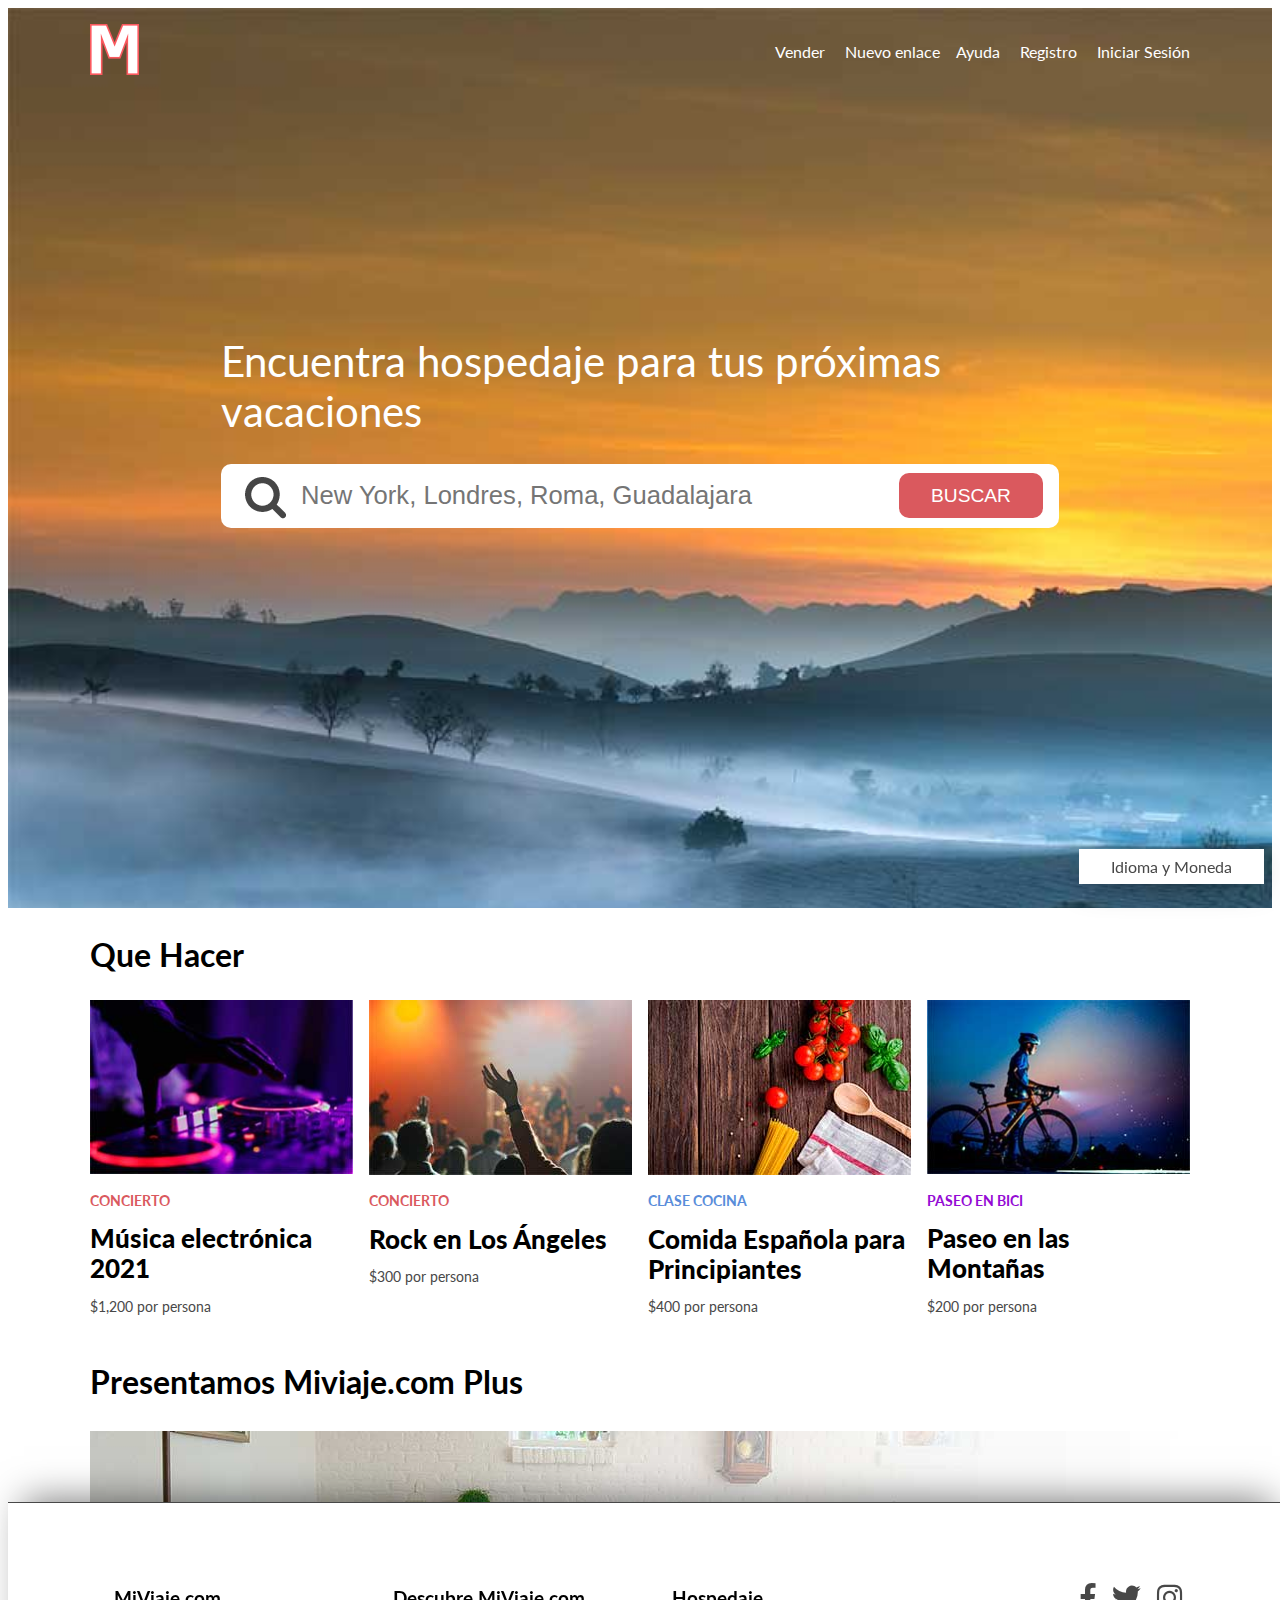
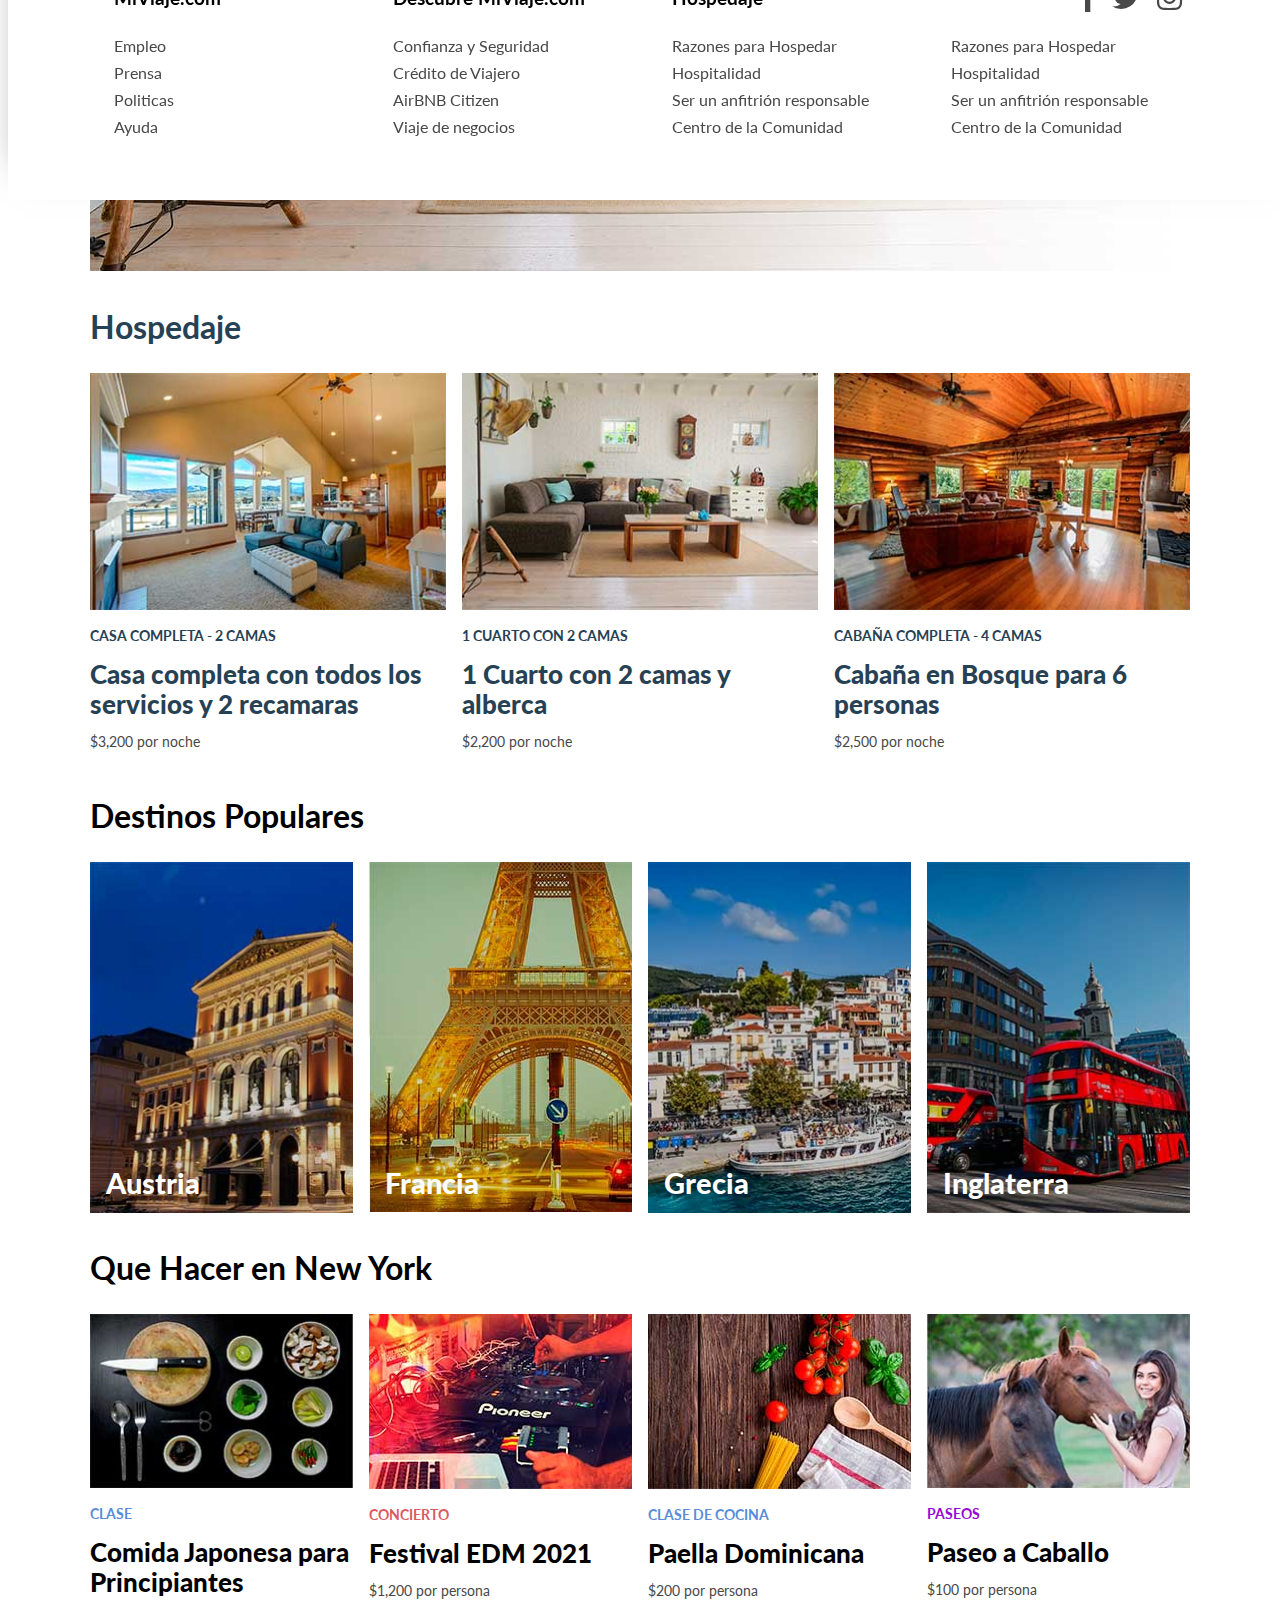
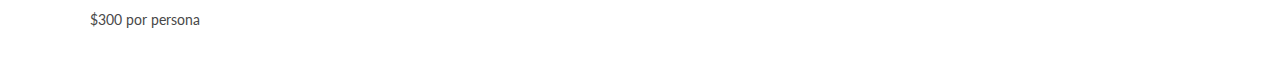
==== commit 458a3e50: "some dome exercises" ====
--- a/13-DOM/index.html
+++ b/13-DOM/index.html
@@ -247,8 +247,8 @@
     <!-- <script src="js/05-scripts.js"></script> -->
     <!-- <script src="js/06-scripts.js"></script> -->
     <!-- <script src="js/07-scripts.js"></script> -->
-    <script src="js/08-scripts.js"></script>
-    <script src="js/09-scripts.js"></script>
+    <!-- <script src="js/08-scripts.js"></script> -->
+    <!-- <script src="js/09-scripts.js"></script> -->
     <script src="js/10-scripts.js"></script>
     <script src="js/11-scripts.js"></script>
 </body>
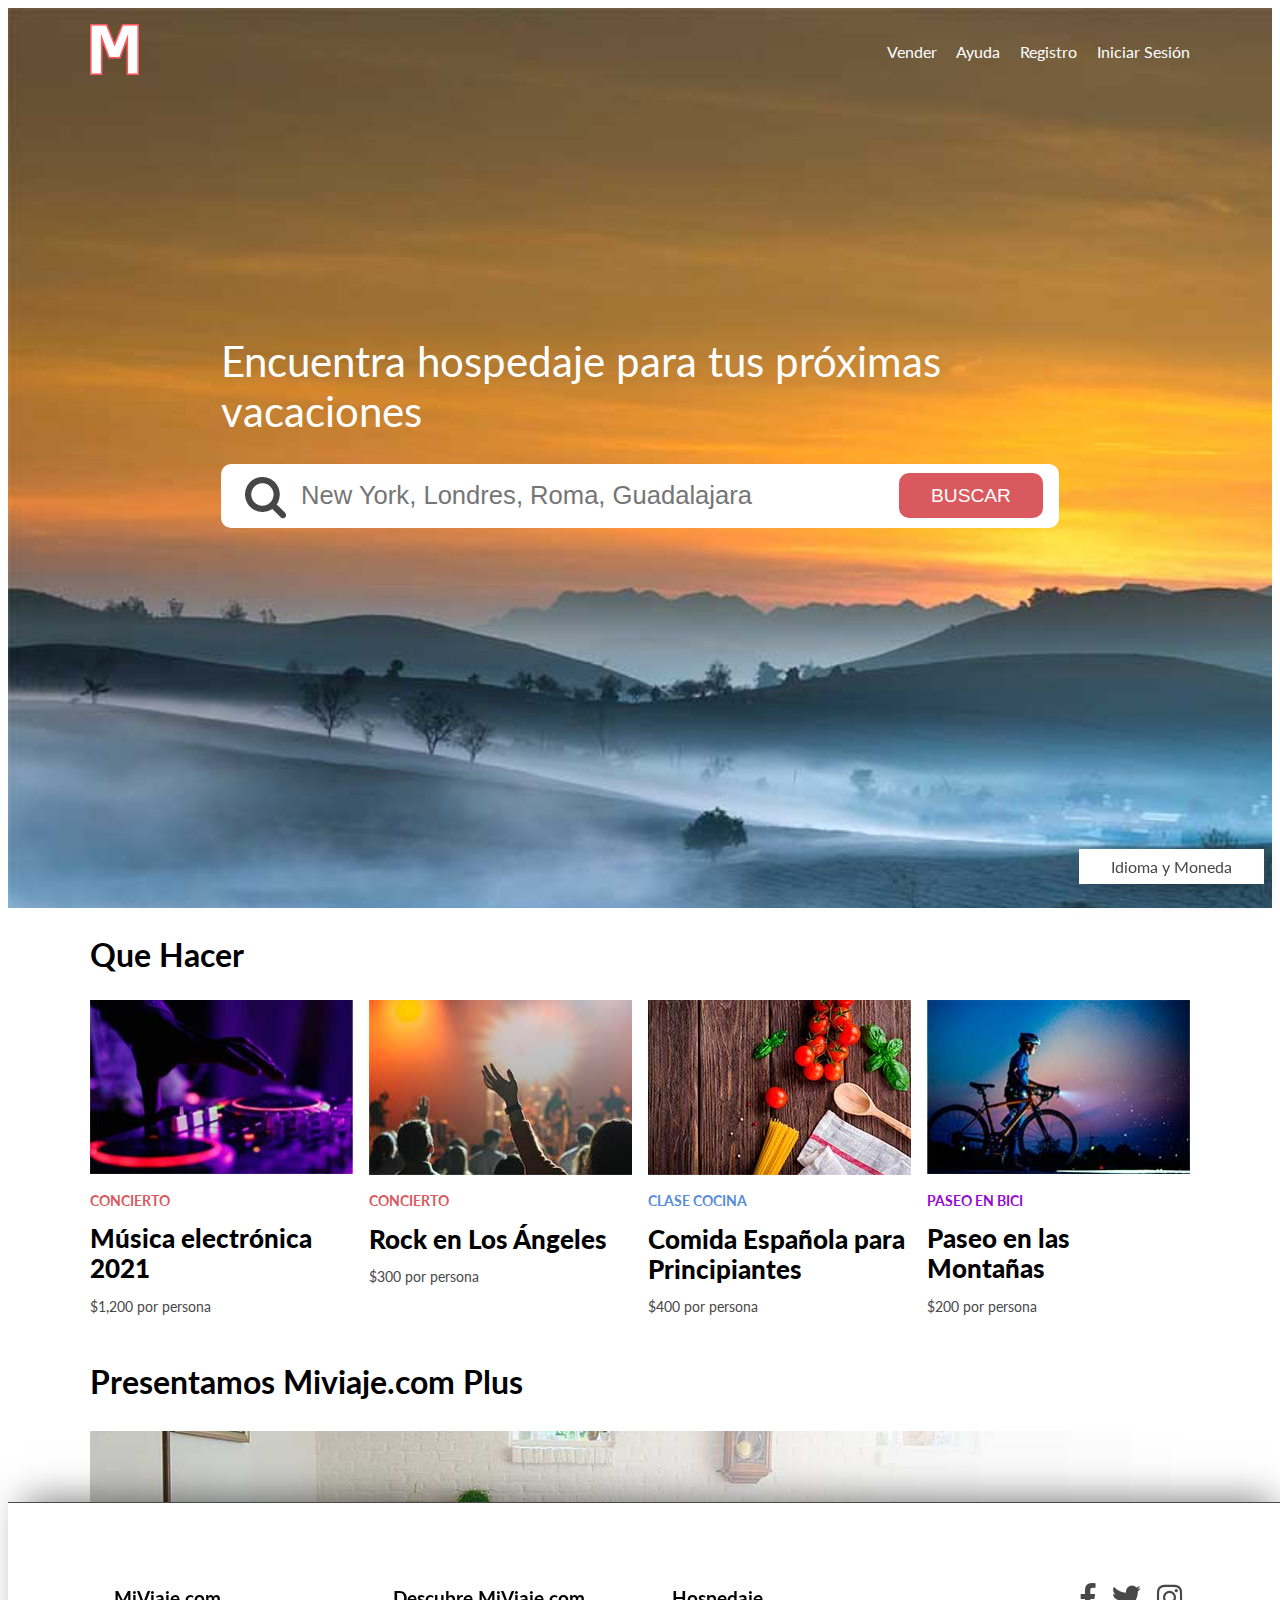
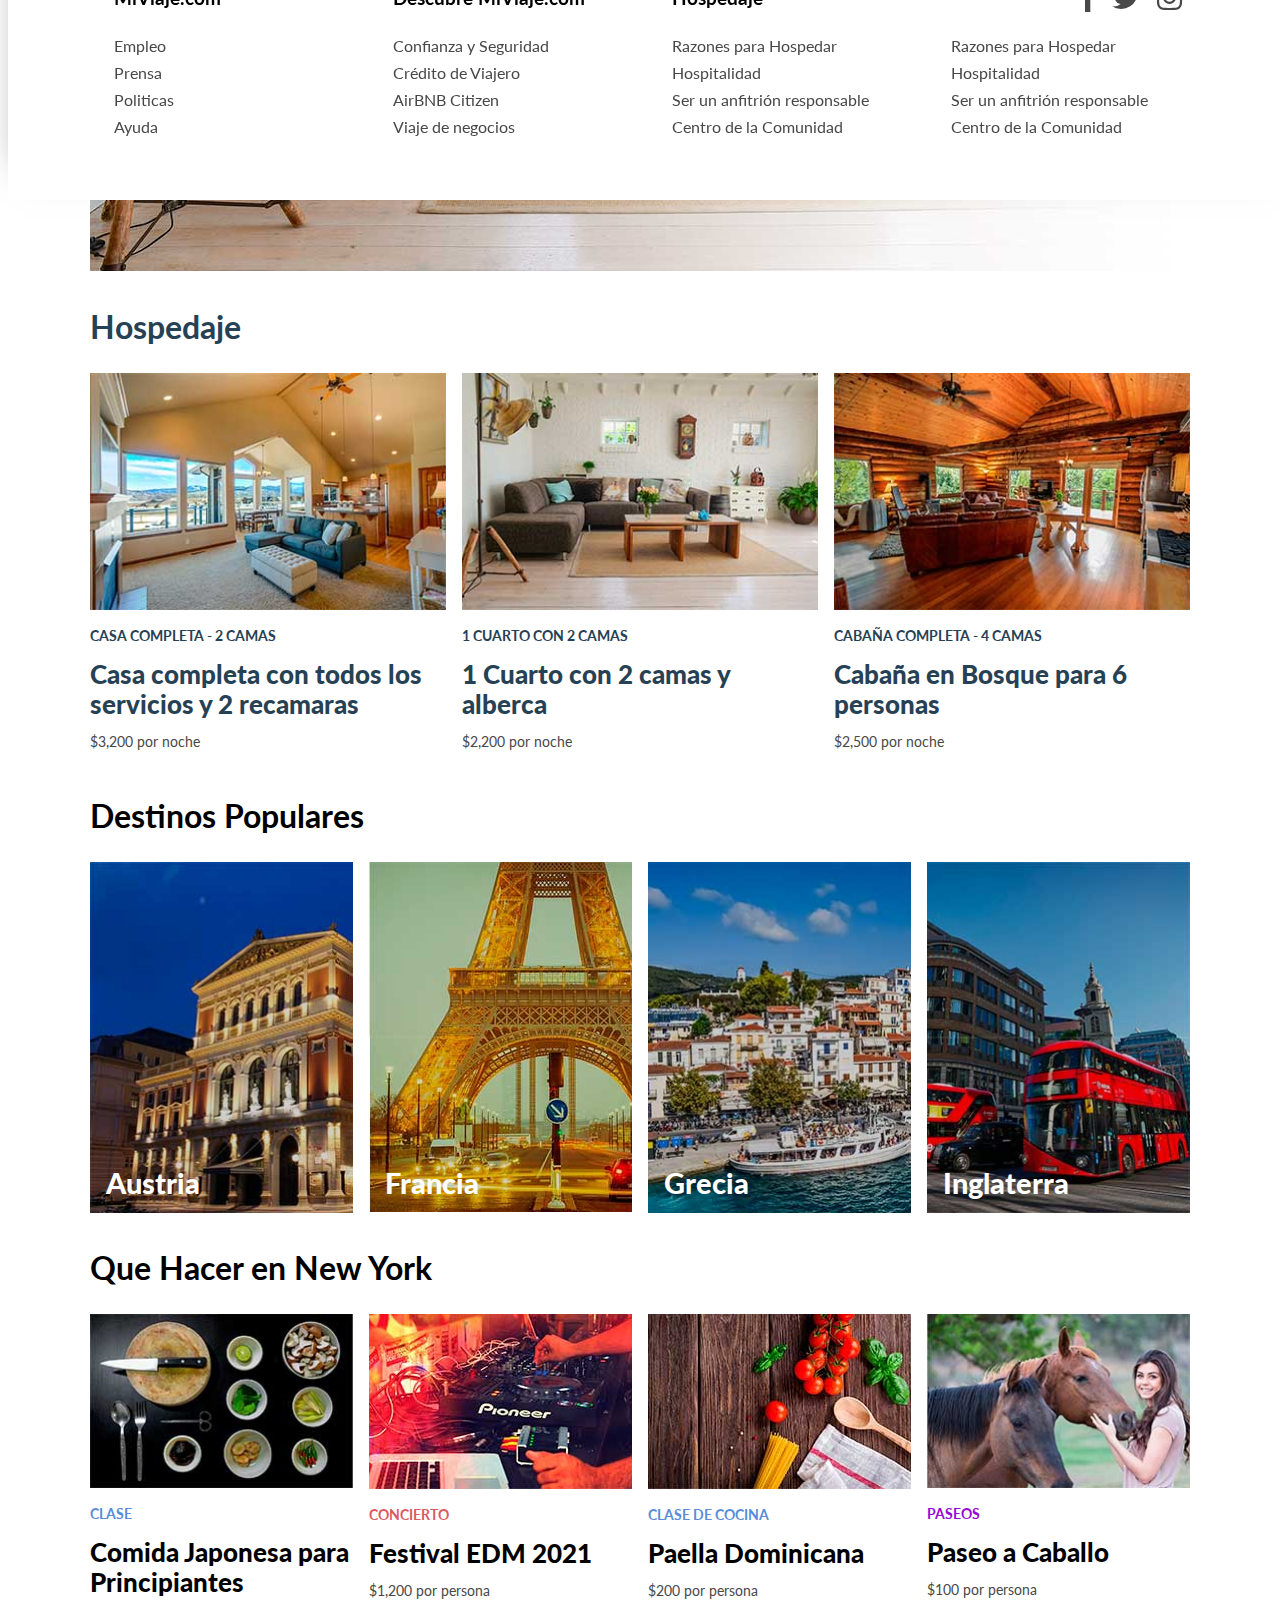
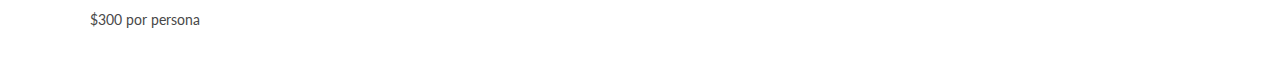
==== commit fdc3daed: "addEventListenner" ====
--- a/13-DOM/index.html
+++ b/13-DOM/index.html
@@ -249,7 +249,7 @@
     <!-- <script src="js/07-scripts.js"></script> -->
     <!-- <script src="js/08-scripts.js"></script> -->
     <!-- <script src="js/09-scripts.js"></script> -->
-    <script src="js/10-scripts.js"></script>
+    <!-- <script src="js/10-scripts.js"></script> -->
     <script src="js/11-scripts.js"></script>
 </body>
 
--- a/13-DOM/css/styles.css
+++ b/13-DOM/css/styles.css
@@ -1,330 +1,329 @@
 :root {
-    --fuente-principal:  'Lato', sans-serif; 
-    --primario: #da595e;
-    --obscuro: #484848;
-    --claro: #ffffff;
+  --fuente-principal: "Lato", sans-serif;
+  --primario: #da595e;
+  --obscuro: #484848;
+  --claro: #ffffff;
 }
 
 html {
-    box-sizing: border-box;
+  box-sizing: border-box;
 }
 body {
-    font-family: var(--fuente-principal);
+  font-family: var(--fuente-principal);
 }
 
 h1 {
-    font-weight: 400;
-    font-size: 2rem;
-}
-@media (min-width:768px) {
-    h1 {
-        font-size: 2.6rem;
-    }
-}
-
+  font-weight: 400;
+  font-size: 2rem;
+}
+@media (min-width: 768px) {
+  h1 {
+    font-size: 2.6rem;
+  }
+}
 
 h2 {
-    font-size: 2rem;
+  font-size: 2rem;
 }
 h3 {
-    font-size: 1.8rem;
+  font-size: 1.8rem;
 }
 img {
-    max-width: 100%;
+  max-width: 100%;
 }
 
 /** Colores **/
 .hospedaje {
-    color: #274154;
+  color: #274154;
 }
 
 .concierto {
-    color: #da595e;
+  color: #da595e;
 }
 .clase {
-    color: #598dda;
+  color: #598dda;
 }
 .paseo {
-    color: #940ad4;
+  color: #940ad4;
 }
 
 /* Interfaz **/
 
 .btn-flotante {
-    position: fixed;
-    bottom: 1rem;
-    right: 1rem;
-    padding: .5rem 2rem;
-    background-color: var(--claro);
-    -webkit-box-shadow: 0px 6px 32px -10px rgba(0,0,0,0.75);
-    -moz-box-shadow: 0px 6px 32px -10px rgba(0,0,0,0.75);
-    box-shadow: 0px 6px 32px -10px rgba(0,0,0,0.75);
-    color: var(--obscuro);
-    text-decoration: none;
+  position: fixed;
+  bottom: 1rem;
+  right: 1rem;
+  padding: 0.5rem 2rem;
+  background-color: var(--claro);
+  -webkit-box-shadow: 0px 6px 32px -10px rgba(0, 0, 0, 0.75);
+  -moz-box-shadow: 0px 6px 32px -10px rgba(0, 0, 0, 0.75);
+  box-shadow: 0px 6px 32px -10px rgba(0, 0, 0, 0.75);
+  color: var(--obscuro);
+  text-decoration: none;
 }
 .btn-flotante.activo {
-    background-color: var(--primario);
-    color: var(--claro);
+  background-color: var(--primario);
+  color: var(--claro);
 }
 
 /** Header */
 .hero {
-    height: 100vh;
-    background-image: url(../img/arriba.jpg);
-    display: grid;
-    grid-template-rows: 1fr 2fr;
-    background-position: 0 0;
-    background-size: 150% 150%;
-    transition: background-position .3s ease;
+  height: 100vh;
+  background-image: url(../img/arriba.jpg);
+  display: grid;
+  grid-template-rows: 1fr 2fr;
+  background-position: 0 0;
+  background-size: 150% 150%;
+  transition: background-position 0.3s ease;
 }
 .header {
-    align-self: start;
-    width: 100%;
-    padding-top: 1rem;
-    display: flex;
-    justify-content: space-between;
-    align-items: center;
-}
-.navegacion a{
-    color: var(--claro);
-    text-decoration: none;
-    margin-right: 1rem;
+  align-self: start;
+  width: 100%;
+  padding-top: 1rem;
+  display: flex;
+  justify-content: space-between;
+  align-items: center;
+}
+.navegacion a {
+  color: var(--claro);
+  text-decoration: none;
+  margin-right: 1rem;
 }
 .navegacion a:last-of-type {
-    margin-right: 0;
+  margin-right: 0;
 }
 
 .contenedor {
-    max-width: 1100px;
-    margin: 0 auto;
+  max-width: 1100px;
+  margin: 0 auto;
 }
 
 .contenido-hero {
-    display: grid;
-    grid-template-columns: 5% auto 5%;
-    grid-template-rows: max-content auto;
-}
-.contenido-hero h1{
-    grid-column: 2 / 3;
-    color: white;
-    grid-row: 1 / 2;
+  display: grid;
+  grid-template-columns: 5% auto 5%;
+  grid-template-rows: max-content auto;
+}
+.contenido-hero h1 {
+  grid-column: 2 / 3;
+  color: white;
+  grid-row: 1 / 2;
 }
 
 .contenido-hero form {
-    grid-column: 2 / 3;
-    grid-row: 2 / 3;
-    position: relative;
-    display: flex;
-    height: 4rem;
+  grid-column: 2 / 3;
+  grid-row: 2 / 3;
+  position: relative;
+  display: flex;
+  height: 4rem;
 }
 .contenido-hero form input[type="text"] {
-    flex:1;
-    border-radius: 10px;
-    border:none;
-    background-image: url(../img/lupa.png);
-    background-repeat: no-repeat;
-    background-position:  calc(1% + 1rem) calc(1% + .8rem);
-    padding-left: 5rem;
-    font-size: 1.6rem;
+  flex: 1;
+  border-radius: 10px;
+  border: none;
+  background-image: url(../img/lupa.png);
+  background-repeat: no-repeat;
+  background-position: calc(1% + 1rem) calc(1% + 0.8rem);
+  padding-left: 5rem;
+  font-size: 1.6rem;
 }
 .contenido-hero form input[type="submit"] {
-    position: absolute;
-    right: 1rem;
-    top: .6rem;
-    background-color: var(--primario);
-    border:none;
-    padding: .7rem 2rem;
-    font-size: 1.2rem;
-    color: var(--claro);
-    text-transform: uppercase;
-    border-radius: 10px;
+  position: absolute;
+  right: 1rem;
+  top: 0.6rem;
+  background-color: var(--primario);
+  border: none;
+  padding: 0.7rem 2rem;
+  font-size: 1.2rem;
+  color: var(--claro);
+  text-transform: uppercase;
+  border-radius: 10px;
 }
 .contenido-hero form input[type="submit"]:hover {
-    cursor: pointer;
+  cursor: pointer;
 }
 
 /** Contenido Principal**/
 
 main > section {
-    margin-bottom: 2rem;
+  margin-bottom: 2rem;
 }
 
 .contenedor-cards {
-    display: grid;
-    grid-gap: 1rem;
-    grid-template-columns: repeat(auto-fit, minmax(250px, 1fr) );
+  display: grid;
+  grid-gap: 1rem;
+  grid-template-columns: repeat(auto-fit, minmax(250px, 1fr));
 }
 
 .card img {
-    width: 100%;
-}
-
+  width: 100%;
+}
 
 .info .categoria {
-    text-transform: uppercase;
-    font-size: .9rem;
-    font-weight: 700;
+  text-transform: uppercase;
+  font-size: 0.9rem;
+  font-weight: 700;
 }
 .info .titulo {
-    font-size: 1.6rem;
-    font-weight: 900;
-    margin: 0;
+  font-size: 1.6rem;
+  font-weight: 900;
+  margin: 0;
 }
 .info .precio {
-    color: var(--obscuro);
-    font-size: .9rem;
+  color: var(--obscuro);
+  font-size: 0.9rem;
 }
 /** Premium **/
 .premium {
-    background-image: url(../img/hospedaje-pro.jpg);
-    background-position: center right;
-    background-repeat: no-repeat;
-    height: 28rem;
-    grid-template-columns: unset;
-}
-@media (min-width:768px) {
-    .premium {
-        grid-template-columns: auto 30%;
-    }
+  background-image: url(../img/hospedaje-pro.jpg);
+  background-position: center right;
+  background-repeat: no-repeat;
+  height: 28rem;
+  grid-template-columns: unset;
+}
+@media (min-width: 768px) {
+  .premium {
+    grid-template-columns: auto 30%;
+  }
 }
 
 .premium .info {
-    grid-column: 1 / 2;
-    display: flex;
-    flex-direction: column;
-    justify-content: center;
-    padding: 1rem;
+  grid-column: 1 / 2;
+  display: flex;
+  flex-direction: column;
+  justify-content: center;
+  padding: 1rem;
 }
 .premium .info h2 {
-    margin-bottom: 2rem;
-    text-align: center;
-}
-@media (min-width:768px) { 
-    .premium .info {
-        grid-column: 2 / 3;
-    }    
-    .premium .info h2 {
-        text-align: right;
-    }
+  margin-bottom: 2rem;
+  text-align: center;
+}
+@media (min-width: 768px) {
+  .premium .info {
+    grid-column: 2 / 3;
+  }
+  .premium .info h2 {
+    text-align: right;
+  }
 }
 
 .boton {
-    background-color: var(--claro);
-    display: block;
-    text-align: center;
-    padding: 1rem;
-    border-radius: 10px;
-    color: var(--obscuro);
-    font-size: 1.2rem;
-    text-decoration: none;
-    font-weight: 400;
-    -webkit-box-shadow: 0px 14px 43px -21px rgba(0,0,0,1);
-    -moz-box-shadow: 0px 14px 43px -21px rgba(0,0,0,1);
-    box-shadow: 0px 14px 43px -21px rgba(0,0,0,1);
-    transition: all .3s ease-in-out;
+  background-color: var(--claro);
+  display: block;
+  text-align: center;
+  padding: 1rem;
+  border-radius: 10px;
+  color: var(--obscuro);
+  font-size: 1.2rem;
+  text-decoration: none;
+  font-weight: 400;
+  -webkit-box-shadow: 0px 14px 43px -21px rgba(0, 0, 0, 1);
+  -moz-box-shadow: 0px 14px 43px -21px rgba(0, 0, 0, 1);
+  box-shadow: 0px 14px 43px -21px rgba(0, 0, 0, 1);
+  transition: all 0.3s ease-in-out;
 }
 .boton:hover {
-    background-color: var(--primario);
-    color: var(--claro);
-}
-
+  background-color: var(--primario);
+  color: var(--claro);
+}
 
 /** Populares **/
 .destinos .contenedor-cards {
-    grid-template-columns: repeat(auto-fit, minmax(200px, 1fr) );
+  grid-template-columns: repeat(auto-fit, minmax(200px, 1fr));
 }
 .destinos .card {
-    position: relative;
+  position: relative;
 }
 .destinos .info {
-    position: absolute;
-    bottom: 1rem;
-    left: 1rem;
-    color: var(--claro);
+  position: absolute;
+  bottom: 1rem;
+  left: 1rem;
+  color: var(--claro);
 }
 .destinos .info .titulo {
-    font-size: 1.8rem;
+  font-size: 1.8rem;
 }
 /** Footer */
 .footer {
-    background-color: var(--claro);
-    border-top: 1px solid var(--obscuro);
-    padding-top: 3rem;
-    position: fixed;
-    bottom:-100%;
-    transition: all 0.25s ease-in;
-    width: 100%;
-    -webkit-box-shadow: 0px -18px 36px -16px rgba(0,0,0,0.52);
-    -moz-box-shadow: 0px -18px 36px -16px rgba(0,0,0,0.52);
-    box-shadow: 0px -18px 36px -16px rgba(0,0,0,0.52);
-    padding: 3rem 0;
+  background-color: var(--claro);
+  border-top: 1px solid var(--obscuro);
+  padding-top: 3rem;
+  position: fixed;
+  bottom: -100%;
+  transition: all 0.25s ease-in;
+  width: 100%;
+  -webkit-box-shadow: 0px -18px 36px -16px rgba(0, 0, 0, 0.52);
+  -moz-box-shadow: 0px -18px 36px -16px rgba(0, 0, 0, 0.52);
+  box-shadow: 0px -18px 36px -16px rgba(0, 0, 0, 0.52);
+  padding: 3rem 0;
 }
 .footer.activo {
-    bottom: 0;
+  bottom: 0;
 }
 .footer .contenedor {
-    display: grid;
-    grid-template-columns: repeat(auto-fit, minmax(200px, 1fr) );
-    grid-gap: 1rem;
+  display: grid;
+  grid-template-columns: repeat(auto-fit, minmax(200px, 1fr));
+  grid-gap: 1rem;
 }
 .footer .nav-footer {
-    padding: 1rem;
+  padding: 1rem;
 }
 .footer .nav-footer h3 {
-    font-size: 1.2rem;
-}
-.footer .menu a{
-    color: var(--obscuro);
-    text-decoration: none;
-    display: block;
-    padding-top: .5rem;
-}
-
-
+  font-size: 1.2rem;
+}
+.footer .menu a {
+  color: var(--obscuro);
+  text-decoration: none;
+  display: block;
+  padding-top: 0.5rem;
+}
 
 /** Redes Socialaes**/
 
 .sociales ul {
-    display: flex;
-    flex-wrap: wrap;
-    justify-content: flex-start;
-    justify-content: flex-end;
-    /* justify-content: center;
+  display: flex;
+  flex-wrap: wrap;
+  justify-content: flex-start;
+  justify-content: flex-end;
+  /* justify-content: center;
     justify-content: space-around; */
-    /* justify-content: space-between; */
-    flex:1 0 auto;
-    list-style: none;
+  /* justify-content: space-between; */
+  flex: 1 0 auto;
+  list-style: none;
 }
 .sociales ul li {
-    margin-right: 1rem;
+  margin-right: 1rem;
 }
 .sociales ul li:last-of-type {
-    margin-right: 0;
+  margin-right: 0;
 }
 .sociales ul li a {
-    text-decoration: none;
+  text-decoration: none;
 }
 .sociales ul li a:before {
-    font-family: "Font Awesome 5 Brands";
-    color: var(--obscuro);
-    font-size: 1.8rem;
-}
-.sociales ul li a[href*='facebook.com']::before {
-    content: "\f39e";
-}
-
-.sociales ul li a[href*='twitter.com']::before {
-    content: "\f099";
-}
-.sociales ul li a[href*='youtube.com']::before {
-    content: "\f431";
-}
-.sociales ul li a[href*='instagram.com']::before {
-    content: "\f16d";
-}
-.sociales ul li a[href*='pinterest.com']::before {
-    content: "\f231 ";
-}
-.sociales ul li span{
-    display: none;
-}+  font-family: "Font Awesome 5 Brands";
+  color: var(--obscuro);
+  font-size: 1.8rem;
+}
+.sociales ul li a[href*="facebook.com"]::before {
+  content: "\f39e";
+}
+
+.sociales ul li a[href*="twitter.com"]::before {
+  content: "\f099";
+}
+.sociales ul li a[href*="youtube.com"]::before {
+  content: "\f431";
+}
+.sociales ul li a[href*="instagram.com"]::before {
+  content: "\f16d";
+}
+.sociales ul li a[href*="pinterest.com"]::before {
+  content: "\f231 ";
+}
+.sociales ul li span {
+  display: none;
+}
+
+.heroRojo {
+  background-color: red;
+}
